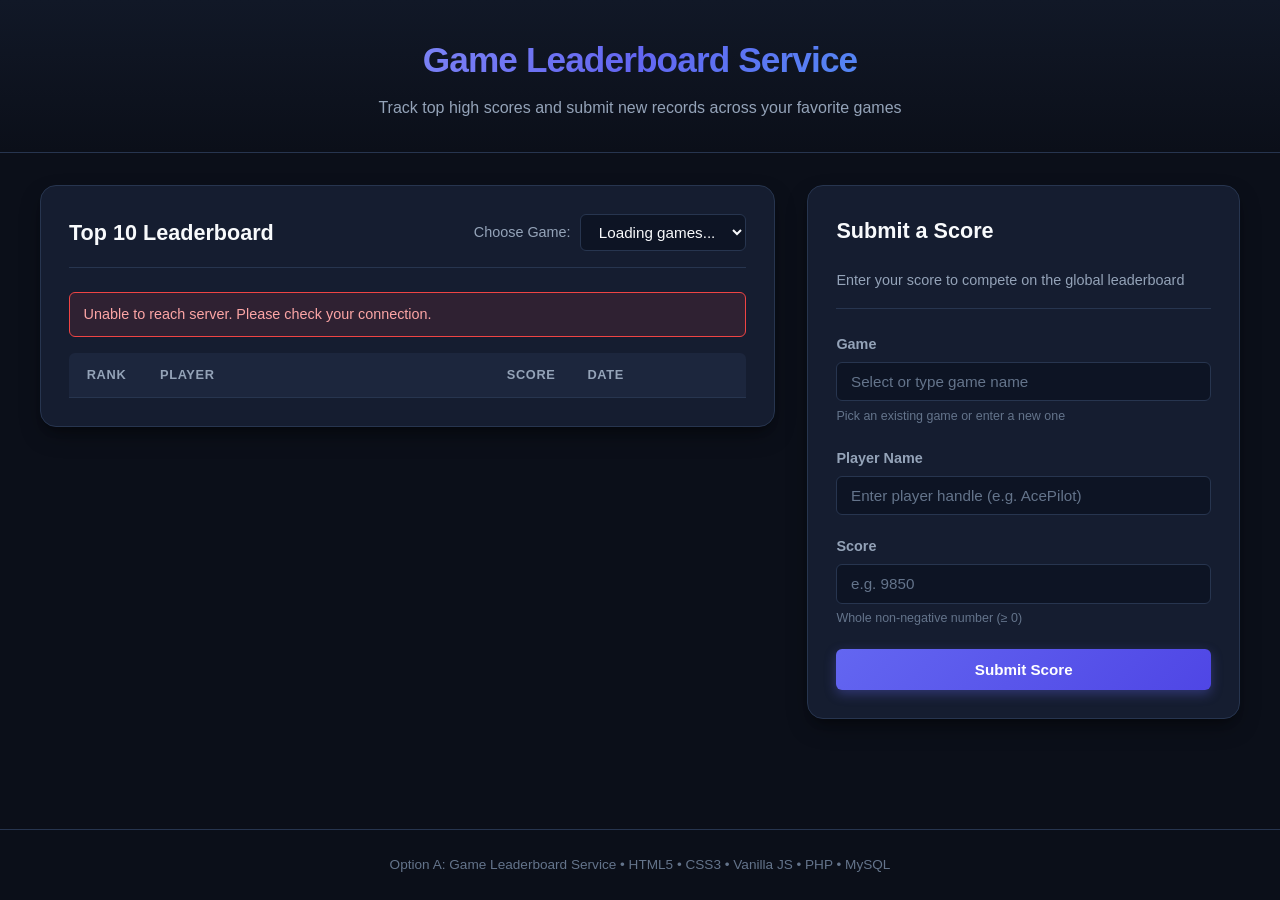
==== index.html @ a2f8d7f5 "v1" ====
<!DOCTYPE html>
<html lang="en">
<head>
    <meta charset="UTF-8">
    <meta name="viewport" content="width=device-width, initial-scale=1.0">
    <title>Game Leaderboard Service</title>
    <link rel="stylesheet" href="css/style.css">
    <script src="js/app.js" defer></script>
</head>
<body>
    <header class="app-header">
        <div class="header-container">
            <h1 class="app-title">Game Leaderboard Service</h1>
            <p class="app-subtitle">Track top high scores and submit new records across your favorite games</p>
        </div>
    </header>

    <main class="app-main">
        <div class="app-container">
            <!-- Leaderboard Card -->
            <section class="card leaderboard-card" aria-labelledby="leaderboardHeading">
                <div class="card-header">
                    <h2 id="leaderboardHeading" class="card-title">Top 10 Leaderboard</h2>
                    <div class="selector-group">
                        <label for="gameSelector" class="selector-label">Choose Game:</label>
                        <select id="gameSelector" class="game-select" aria-label="Select Game to view scores">
                            <option value="" disabled selected>Loading games...</option>
                        </select>
                    </div>
                </div>

                <div id="leaderboardStatus" class="status-message" aria-live="polite"></div>

                <div class="table-responsive">
                    <table id="leaderboardTable" class="leaderboard-table">
                        <thead>
                            <tr>
                                <th scope="col" class="th-rank">Rank</th>
                                <th scope="col" class="th-player">Player</th>
                                <th scope="col" class="th-score">Score</th>
                                <th scope="col" class="th-date">Date</th>
                            </tr>
                        </thead>
                        <tbody id="leaderboardBody">
                            <!-- Populated dynamically by JavaScript using textContent -->
                        </tbody>
                    </table>
                </div>

                <div id="emptyState" class="empty-state hidden">
                    <p>No scores recorded for this game yet. Be the first to submit!</p>
                </div>
            </section>

            <!-- Submit Score Card -->
            <section class="card form-card" aria-labelledby="formHeading">
                <div class="card-header">
                    <h2 id="formHeading" class="card-title">Submit a Score</h2>
                    <p class="card-desc">Enter your score to compete on the global leaderboard</p>
                </div>

                <div id="formFeedback" class="form-feedback hidden" role="alert" aria-live="polite"></div>

                <form id="scoreForm" class="score-form" novalidate>
                    <div class="form-group">
                        <label for="formGameInput" class="form-label">Game</label>
                        <input 
                            type="text" 
                            id="formGameInput" 
                            name="game" 
                            class="form-input" 
                            list="gamesDatalist" 
                            placeholder="Select or type game name" 
                            maxlength="100" 
                            autocomplete="off" 
                            required
                        >
                        <datalist id="gamesDatalist"></datalist>
                        <small class="form-hint">Pick an existing game or enter a new one</small>
                    </div>

                    <div class="form-group">
                        <label for="playerNameInput" class="form-label">Player Name</label>
                        <input 
                            type="text" 
                            id="playerNameInput" 
                            name="player_name" 
                            class="form-input" 
                            placeholder="Enter player handle (e.g. AcePilot)" 
                            maxlength="100" 
                            autocomplete="off" 
                            required
                        >
                    </div>

                    <div class="form-group">
                        <label for="scoreInput" class="form-label">Score</label>
                        <input 
                            type="number" 
                            id="scoreInput" 
                            name="score" 
                            class="form-input" 
                            min="0" 
                            step="1" 
                            placeholder="e.g. 9850" 
                            required
                        >
                        <small class="form-hint">Whole non-negative number (&ge; 0)</small>
                    </div>

                    <button type="submit" id="submitBtn" class="btn btn-primary">
                        <span class="btn-text">Submit Score</span>
                    </button>
                </form>
            </section>
        </div>
    </main>

    <footer class="app-footer">
        <p>Option A: Game Leaderboard Service &bull; HTML5 &bull; CSS3 &bull; Vanilla JS &bull; PHP &bull; MySQL</p>
    </footer>
</body>
</html>
---- css/style.css ----
/**
 * Game Leaderboard Service - Modern Responsive Stylesheet
 */

:root {
    --bg-main: #0b0f19;
    --bg-card: #151d30;
    --bg-card-header: #1c263d;
    --bg-input: #0d1424;
    --border-color: #27354f;
    --border-focus: #6366f1;
    
    --text-primary: #f8fafc;
    --text-secondary: #94a3b8;
    --text-muted: #64748b;
    
    --primary: #6366f1;
    --primary-hover: #4f46e5;
    --primary-glow: rgba(99, 102, 241, 0.35);

    --rank-gold: #f59e0b;
    --rank-gold-bg: rgba(245, 158, 11, 0.12);
    --rank-silver: #cbd5e1;
    --rank-silver-bg: rgba(203, 213, 225, 0.12);
    --rank-bronze: #d97706;
    --rank-bronze-bg: rgba(217, 119, 6, 0.12);

    --state-success-bg: rgba(34, 197, 94, 0.12);
    --state-success-border: #22c55e;
    --state-success-text: #86efac;

    --state-error-bg: rgba(239, 68, 68, 0.12);
    --state-error-border: #ef4444;
    --state-error-text: #fca5a5;

    --state-loading-text: #93c5fd;

    --radius-sm: 6px;
    --radius-md: 10px;
    --radius-lg: 16px;
    --shadow-card: 0 10px 25px -5px rgba(0, 0, 0, 0.4), 0 8px 10px -6px rgba(0, 0, 0, 0.3);
    --transition: all 0.2s ease-in-out;
}

*, *::before, *::after {
    box-sizing: border-box;
    margin: 0;
    padding: 0;
}

body {
    font-family: -apple-system, BlinkMacSystemFont, "Segoe UI", Roboto, Oxygen, Ubuntu, Cantarell, "Helvetica Neue", sans-serif;
    background-color: var(--bg-main);
    color: var(--text-primary);
    line-height: 1.6;
    min-height: 100vh;
    display: flex;
    flex-direction: column;
}

/* Header */
.app-header {
    background: linear-gradient(180deg, #111827 0%, var(--bg-main) 100%);
    border-bottom: 1px solid var(--border-color);
    padding: 2rem 1.5rem;
    text-align: center;
}

.header-container {
    max-width: 1200px;
    margin: 0 auto;
}

.app-title {
    font-size: 2.2rem;
    font-weight: 800;
    letter-spacing: -0.025em;
    background: linear-gradient(135deg, #a5b4fc 0%, #6366f1 50%, #38bdf8 100%);
    -webkit-background-clip: text;
    -webkit-text-fill-color: transparent;
    margin-bottom: 0.4rem;
}

.app-subtitle {
    color: var(--text-secondary);
    font-size: 1rem;
    max-width: 600px;
    margin: 0 auto;
}

/* Main Layout */
.app-main {
    flex: 1;
    padding: 2rem 1.5rem;
    display: flex;
    justify-content: center;
}

.app-container {
    max-width: 1200px;
    width: 100%;
    display: grid;
    grid-template-columns: 1.7fr 1fr;
    gap: 2rem;
    align-items: start;
}

/* Cards */
.card {
    background-color: var(--bg-card);
    border: 1px solid var(--border-color);
    border-radius: var(--radius-lg);
    box-shadow: var(--shadow-card);
    padding: 1.75rem;
    overflow: hidden;
}

.card-header {
    display: flex;
    justify-content: space-between;
    align-items: center;
    flex-wrap: wrap;
    gap: 1rem;
    margin-bottom: 1.5rem;
    padding-bottom: 1rem;
    border-bottom: 1px solid var(--border-color);
}

.card-title {
    font-size: 1.35rem;
    font-weight: 700;
    color: var(--text-primary);
}

.card-desc {
    color: var(--text-secondary);
    font-size: 0.9rem;
    margin-top: 0.25rem;
    width: 100%;
}

/* Game Selector */
.selector-group {
    display: flex;
    align-items: center;
    gap: 0.6rem;
}

.selector-label {
    font-size: 0.9rem;
    color: var(--text-secondary);
    font-weight: 500;
}

.game-select {
    background-color: var(--bg-input);
    color: var(--text-primary);
    border: 1px solid var(--border-color);
    border-radius: var(--radius-sm);
    padding: 0.5rem 0.85rem;
    font-size: 0.95rem;
    outline: none;
    cursor: pointer;
    transition: var(--transition);
}

.game-select:focus {
    border-color: var(--border-focus);
    box-shadow: 0 0 0 2px var(--primary-glow);
}

/* Status Messages */
.status-message {
    padding: 0.6rem 0.85rem;
    border-radius: var(--radius-sm);
    font-size: 0.9rem;
    margin-bottom: 1rem;
    display: none;
}

.status-message.loading {
    display: flex;
    align-items: center;
    gap: 0.5rem;
    color: var(--state-loading-text);
    background-color: rgba(59, 130, 246, 0.1);
    border: 1px solid rgba(59, 130, 246, 0.3);
}

.status-message.loading::before {
    content: "";
    display: inline-block;
    width: 14px;
    height: 14px;
    border: 2px solid var(--state-loading-text);
    border-top-color: transparent;
    border-radius: 50%;
    animation: spin 0.8s linear infinite;
}

@keyframes spin {
    to { transform: rotate(360deg); }
}

.status-message.error {
    display: block;
    color: var(--state-error-text);
    background-color: var(--state-error-bg);
    border: 1px solid var(--state-error-border);
}

/* Table Responsive */
.table-responsive {
    width: 100%;
    overflow-x: auto;
    -webkit-overflow-scrolling: touch;
}

.leaderboard-table {
    width: 100%;
    border-collapse: separate;
    border-spacing: 0;
    font-size: 0.95rem;
    text-align: left;
}

.leaderboard-table th {
    background-color: var(--bg-card-header);
    color: var(--text-secondary);
    font-weight: 600;
    font-size: 0.8rem;
    text-transform: uppercase;
    letter-spacing: 0.05em;
    padding: 0.75rem 1rem;
    border-bottom: 1px solid var(--border-color);
}

.leaderboard-table th:first-child {
    border-top-left-radius: var(--radius-sm);
}

.leaderboard-table th:last-child {
    border-top-right-radius: var(--radius-sm);
}

.leaderboard-table td {
    padding: 0.85rem 1rem;
    border-bottom: 1px solid rgba(39, 53, 79, 0.5);
    color: var(--text-primary);
}

.leaderboard-table tbody tr {
    transition: background-color 0.15s ease;
}

.leaderboard-table tbody tr:hover {
    background-color: rgba(99, 102, 241, 0.05);
}

.leaderboard-table tbody tr:last-child td {
    border-bottom: none;
}

/* Table Columns */
.th-rank, .td-rank {
    width: 75px;
    text-align: center;
}

.th-score, .td-score {
    text-align: right;
    font-variant-numeric: tabular-nums;
    font-weight: 700;
}

.td-player {
    font-weight: 500;
    word-break: break-word;
}

.td-date {
    color: var(--text-muted);
    font-size: 0.85rem;
    white-space: nowrap;
}

/* Rank Badges */
.rank-badge {
    display: inline-flex;
    align-items: center;
    justify-content: center;
    width: 32px;
    height: 32px;
    border-radius: 50%;
    font-weight: 800;
    font-size: 0.85rem;
}

.rank-1 .rank-badge {
    color: var(--rank-gold);
    background-color: var(--rank-gold-bg);
    border: 1px solid var(--rank-gold);
}

.rank-2 .rank-badge {
    color: var(--rank-silver);
    background-color: var(--rank-silver-bg);
    border: 1px solid var(--rank-silver);
}

.rank-3 .rank-badge {
    color: var(--rank-bronze);
    background-color: var(--rank-bronze-bg);
    border: 1px solid var(--rank-bronze);
}

.rank-default {
    color: var(--text-muted);
    font-weight: 600;
}

/* Empty State */
.empty-state {
    padding: 2.5rem 1rem;
    text-align: center;
    color: var(--text-secondary);
    background-color: rgba(13, 20, 36, 0.5);
    border-radius: var(--radius-sm);
    margin-top: 1rem;
}

/* Form Styles */
.score-form {
    display: flex;
    flex-direction: column;
    gap: 1.25rem;
}

.form-group {
    display: flex;
    flex-direction: column;
    gap: 0.35rem;
}

.form-label {
    font-size: 0.9rem;
    font-weight: 600;
    color: var(--text-secondary);
}

.form-input {
    background-color: var(--bg-input);
    color: var(--text-primary);
    border: 1px solid var(--border-color);
    border-radius: var(--radius-sm);
    padding: 0.65rem 0.85rem;
    font-size: 0.95rem;
    outline: none;
    transition: var(--transition);
}

.form-input:focus {
    border-color: var(--border-focus);
    box-shadow: 0 0 0 2px var(--primary-glow);
}

.form-input::placeholder {
    color: var(--text-muted);
}

.form-hint {
    color: var(--text-muted);
    font-size: 0.78rem;
}

/* Feedback Messages */
.form-feedback {
    padding: 0.75rem 1rem;
    border-radius: var(--radius-sm);
    font-size: 0.9rem;
    margin-bottom: 1rem;
    line-height: 1.4;
    word-break: break-word;
}

.form-feedback.success {
    display: block;
    background-color: var(--state-success-bg);
    border: 1px solid var(--state-success-border);
    color: var(--state-success-text);
}

.form-feedback.error {
    display: block;
    background-color: var(--state-error-bg);
    border: 1px solid var(--state-error-border);
    color: var(--state-error-text);
}

.hidden {
    display: none !important;
}

/* Buttons */
.btn {
    display: inline-flex;
    align-items: center;
    justify-content: center;
    padding: 0.75rem 1.25rem;
    font-size: 0.95rem;
    font-weight: 600;
    border-radius: var(--radius-sm);
    border: none;
    cursor: pointer;
    transition: var(--transition);
}

.btn-primary {
    background: linear-gradient(135deg, var(--primary) 0%, var(--primary-hover) 100%);
    color: #ffffff;
    box-shadow: 0 4px 12px var(--primary-glow);
}

.btn-primary:hover:not(:disabled) {
    transform: translateY(-1px);
    box-shadow: 0 6px 16px var(--primary-glow);
}

.btn-primary:active:not(:disabled) {
    transform: translateY(0);
}

.btn:disabled {
    opacity: 0.6;
    cursor: not-allowed;
    transform: none;
}

/* Footer */
.app-footer {
    border-top: 1px solid var(--border-color);
    padding: 1.5rem;
    text-align: center;
    color: var(--text-muted);
    font-size: 0.85rem;
    margin-top: auto;
}

/* Responsive Breakpoints */
@media (max-width: 900px) {
    .app-container {
        grid-template-columns: 1fr;
    }

    .form-card {
        order: 2;
    }

    .leaderboard-card {
        order: 1;
    }
}

@media (max-width: 600px) {
    .app-header {
        padding: 1.5rem 1rem;
    }

    .app-title {
        font-size: 1.7rem;
    }

    .app-main {
        padding: 1rem 0.75rem;
    }

    .card {
        padding: 1.25rem 1rem;
        border-radius: var(--radius-md);
    }

    .card-header {
        flex-direction: column;
        align-items: stretch;
    }

    .selector-group {
        flex-direction: column;
        align-items: stretch;
    }

    .game-select {
        width: 100%;
    }

    .leaderboard-table th,
    .leaderboard-table td {
        padding: 0.6rem 0.5rem;
        font-size: 0.85rem;
    }

    .th-rank, .td-rank {
        width: 48px;
    }

    .rank-badge {
        width: 26px;
        height: 26px;
        font-size: 0.75rem;
    }

    .td-date {
        font-size: 0.75rem;
    }
}
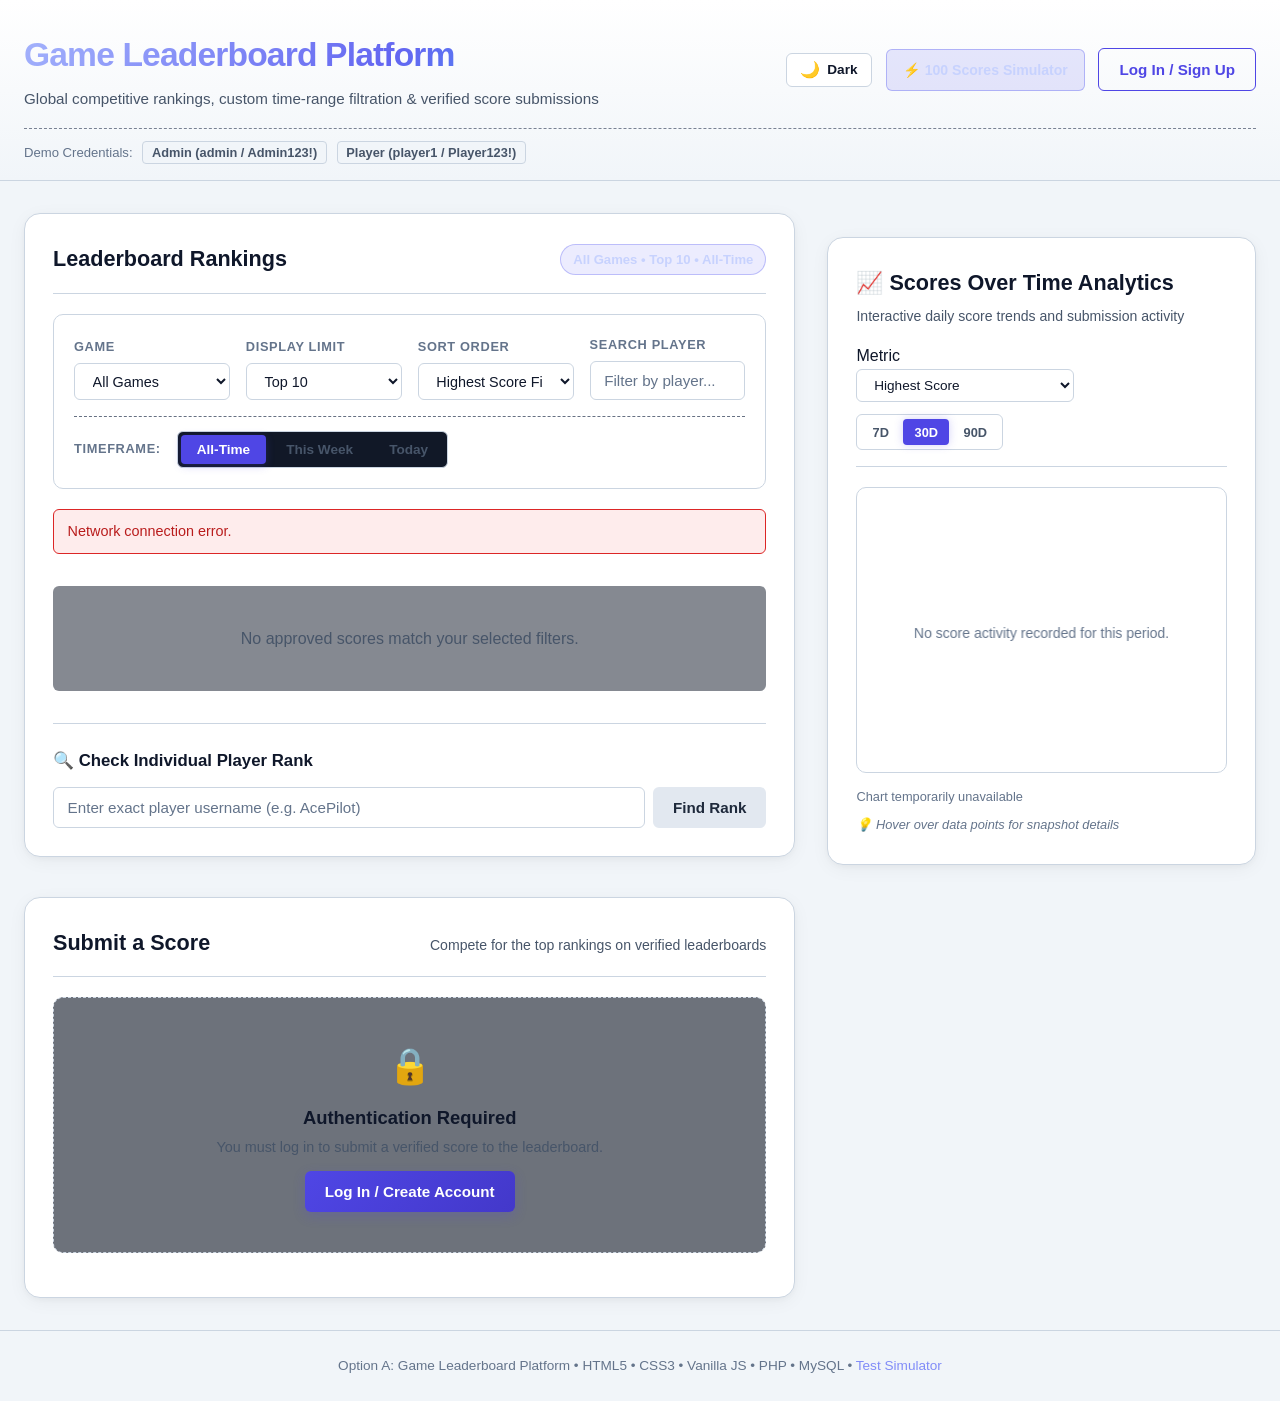
==== commit 8ebdc3a9: "add complete REST API backend, admin moderation, and canvas chart visualization" ====
--- a/index.html
+++ b/index.html
@@ -3,29 +3,156 @@
 <head>
     <meta charset="UTF-8">
     <meta name="viewport" content="width=device-width, initial-scale=1.0">
-    <title>Game Leaderboard Service</title>
+    <title>Game Leaderboard Platform</title>
     <link rel="stylesheet" href="css/style.css">
     <script src="js/app.js" defer></script>
+    <script src="js/chart.js" defer></script>
 </head>
 <body>
+    <!-- Top Navigation & Auth Bar -->
     <header class="app-header">
         <div class="header-container">
-            <h1 class="app-title">Game Leaderboard Service</h1>
-            <p class="app-subtitle">Track top high scores and submit new records across your favorite games</p>
+            <div class="header-content">
+                <h1 class="app-title">Game Leaderboard Platform</h1>
+                <p class="app-subtitle">Global competitive rankings, custom time-range filtration &amp; verified score submissions</p>
+            </div>
+
+            <div class="header-actions">
+                <button type="button" id="themeToggle" class="theme-toggle-btn" aria-label="Toggle Dark / Light Mode" title="Toggle Theme">
+                    <span id="themeToggleIcon" class="theme-toggle-icon">🌙</span>
+                    <span id="themeToggleText" class="theme-toggle-text">Dark</span>
+                </button>
+                <a href="test-simulator.html" class="nav-btn">⚡ 100 Scores Simulator</a>
+
+                <!-- Auth Widget: Populated dynamically by app.js -->
+                <div id="authWidget" class="auth-widget">
+                    <div id="authLoggedOut" class="auth-buttons">
+                        <button type="button" id="btnOpenAuth" class="btn btn-outline-primary">Log In / Sign Up</button>
+                    </div>
+
+                    <div id="authLoggedIn" class="user-session hidden">
+                        <div class="user-profile">
+                            <span class="user-icon">👤</span>
+                            <span id="sessionUsername" class="user-name">User</span>
+                            <span id="sessionRoleBadge" class="badge-role">Player</span>
+                        </div>
+                        <button type="button" id="btnLogout" class="btn btn-sm btn-secondary">Log Out</button>
+                    </div>
+                </div>
+            </div>
+        </div>
+
+        <!-- Quick Evaluation Credentials Hint -->
+        <div class="demo-credentials-banner">
+            <span>Demo Credentials:</span>
+            <button type="button" class="demo-chip" data-user="admin" data-pass="Admin123!">Admin (admin / Admin123!)</button>
+            <button type="button" class="demo-chip" data-user="player1" data-pass="Player123!">Player (player1 / Player123!)</button>
         </div>
     </header>
 
+    <!-- Main Content Area -->
     <main class="app-main">
         <div class="app-container">
-            <!-- Leaderboard Card -->
+
+            <!-- Admin Moderation Queue (Rendered only when logged in as Admin) -->
+            <section id="adminDashboard" class="card admin-card hidden" aria-labelledby="adminHeading">
+                <div class="card-header">
+                    <div>
+                        <h2 id="adminHeading" class="card-title">🛡️ Admin Verification Queue</h2>
+                        <p class="card-desc">Review and approve submitted scores before they appear on the public leaderboard</p>
+                    </div>
+                    <div class="admin-header-actions">
+                        <button type="button" id="btnApproveAll" class="btn btn-sm btn-success">Approve All Pending</button>
+                    </div>
+                </div>
+
+                <div class="admin-tabs-bar">
+                    <div class="status-tabs" role="tablist">
+                        <button type="button" class="admin-tab active" data-status="pending">Pending (<span id="adminCountPending">0</span>)</button>
+                        <button type="button" class="admin-tab" data-status="approved">Approved (<span id="adminCountApproved">0</span>)</button>
+                        <button type="button" class="admin-tab" data-status="rejected">Rejected (<span id="adminCountRejected">0</span>)</button>
+                    </div>
+                </div>
+
+                <div id="adminQueueStatus" class="status-message" aria-live="polite"></div>
+
+                <div class="table-responsive">
+                    <table class="leaderboard-table admin-table">
+                        <thead>
+                            <tr>
+                                <th scope="col" style="width: 50px;">ID</th>
+                                <th scope="col">Game</th>
+                                <th scope="col">Player</th>
+                                <th scope="col" style="text-align: right;">Score</th>
+                                <th scope="col">Submitted</th>
+                                <th scope="col" style="text-align: center; width: 160px;">Verification Action</th>
+                            </tr>
+                        </thead>
+                        <tbody id="adminQueueBody">
+                            <!-- Populated dynamically via textContent -->
+                        </tbody>
+                    </table>
+                </div>
+            </section>
+
+            <!-- Leaderboard Card with Comprehensive Filtration -->
             <section class="card leaderboard-card" aria-labelledby="leaderboardHeading">
                 <div class="card-header">
-                    <h2 id="leaderboardHeading" class="card-title">Top 10 Leaderboard</h2>
-                    <div class="selector-group">
-                        <label for="gameSelector" class="selector-label">Choose Game:</label>
-                        <select id="gameSelector" class="game-select" aria-label="Select Game to view scores">
-                            <option value="" disabled selected>Loading games...</option>
-                        </select>
+                    <h2 id="leaderboardHeading" class="card-title">Leaderboard Rankings</h2>
+                    <span id="activeFilterBadge" class="filter-summary-badge">All Games &bull; Top 10 &bull; All-Time</span>
+                </div>
+
+                <!-- Comprehensive Filtration Bar -->
+                <div class="filtration-section">
+                    <div class="filter-row">
+                        <!-- Game Filter -->
+                        <div class="filter-field">
+                            <label for="gameSelector" class="filter-label">Game</label>
+                            <select id="gameSelector" class="game-select">
+                                <option value="all">All Games</option>
+                            </select>
+                        </div>
+
+                        <!-- Limit Filter -->
+                        <div class="filter-field">
+                            <label for="limitSelector" class="filter-label">Display Limit</label>
+                            <select id="limitSelector" class="game-select">
+                                <option value="10" selected>Top 10</option>
+                                <option value="15">Top 15</option>
+                                <option value="25">Top 25</option>
+                                <option value="50">Top 50</option>
+                                <option value="all">All Scores</option>
+                            </select>
+                        </div>
+
+                        <!-- Sort Order -->
+                        <div class="filter-field">
+                            <label for="sortSelector" class="filter-label">Sort Order</label>
+                            <select id="sortSelector" class="game-select">
+                                <option value="score_desc" selected>Highest Score First</option>
+                                <option value="score_asc">Lowest Score First</option>
+                                <option value="newest">Newest Approved First</option>
+                            </select>
+                        </div>
+
+                        <!-- Player Search -->
+                        <div class="filter-field filter-search">
+                            <label for="searchInput" class="filter-label">Search Player</label>
+                            <div class="search-input-wrapper">
+                                <input type="text" id="searchInput" class="form-input" placeholder="Filter by player..." maxlength="100" autocomplete="off">
+                                <button type="button" id="btnClearSearch" class="btn-clear-search hidden" title="Clear search">&times;</button>
+                            </div>
+                        </div>
+                    </div>
+
+                    <!-- Time-Range Segmented Tabs -->
+                    <div class="filter-row filter-row-periods">
+                        <span class="filter-label">Timeframe:</span>
+                        <div class="period-filter" role="tablist" aria-label="Time period filter">
+                            <button type="button" class="period-btn active" data-period="all" role="tab" aria-selected="true">All-Time</button>
+                            <button type="button" class="period-btn" data-period="week" role="tab" aria-selected="false">This Week</button>
+                            <button type="button" class="period-btn" data-period="today" role="tab" aria-selected="false">Today</button>
+                        </div>
                     </div>
                 </div>
 
@@ -36,6 +163,7 @@
                         <thead>
                             <tr>
                                 <th scope="col" class="th-rank">Rank</th>
+                                <th scope="col" id="thGameCol" class="th-game">Game</th>
                                 <th scope="col" class="th-player">Player</th>
                                 <th scope="col" class="th-score">Score</th>
                                 <th scope="col" class="th-date">Date</th>
@@ -48,20 +176,90 @@
                 </div>
 
                 <div id="emptyState" class="empty-state hidden">
-                    <p>No scores recorded for this game yet. Be the first to submit!</p>
+                    <p id="emptyStateText">No approved scores match your selected filters.</p>
+                </div>
+
+                <!-- Player Rank Lookup Tool -->
+                <div class="rank-lookup-card">
+                    <h3 class="rank-lookup-title">🔍 Check Individual Player Rank</h3>
+                    <form id="rankForm" class="rank-form" novalidate>
+                        <div class="rank-input-group">
+                            <input 
+                                type="text" 
+                                id="rankPlayerInput" 
+                                class="form-input" 
+                                placeholder="Enter exact player username (e.g. AcePilot)" 
+                                maxlength="100" 
+                                autocomplete="off" 
+                                required
+                            >
+                            <button type="submit" id="rankBtn" class="btn btn-secondary">
+                                <span class="rank-btn-text">Find Rank</span>
+                            </button>
+                        </div>
+                    </form>
+                    <div id="rankResult" class="rank-result hidden" aria-live="polite"></div>
                 </div>
             </section>
 
-            <!-- Submit Score Card -->
+            <!-- Score Analytics & Trends Chart Section -->
+            <section id="analyticsSection" class="card chart-card" aria-labelledby="chartHeading">
+                <div class="card-header chart-card-header">
+                    <div>
+                        <h2 id="chartHeading" class="card-title">📈 Scores Over Time Analytics</h2>
+                        <p class="card-desc">Interactive daily score trends and submission activity</p>
+                    </div>
+                    <div class="chart-controls">
+                        <!-- Metric Selector -->
+                        <div class="chart-control-field">
+                            <label for="chartMetricSelect" class="sr-only">Metric</label>
+                            <select id="chartMetricSelect" class="form-input chart-select">
+                                <option value="highest_score" selected>Highest Score</option>
+                                <option value="average_score">Average Score</option>
+                                <option value="total_submissions">Total Submissions</option>
+                            </select>
+                        </div>
+                        <!-- Timeframe Selector -->
+                        <div class="chart-timeframe-group" role="group" aria-label="Chart timeframe">
+                            <button type="button" class="chart-days-btn" data-days="7">7D</button>
+                            <button type="button" class="chart-days-btn active" data-days="30">30D</button>
+                            <button type="button" class="chart-days-btn" data-days="90">90D</button>
+                        </div>
+                    </div>
+                </div>
+                <div class="chart-canvas-container">
+                    <canvas id="scoreChart" width="800" height="260"></canvas>
+                </div>
+                <div class="chart-footer">
+                    <span id="chartStatus" class="chart-status-text">Loading chart analytics...</span>
+                    <span class="chart-legend-indicator">💡 Hover over data points for snapshot details</span>
+                </div>
+            </section>
+
+            <!-- Submit Score Section -->
             <section class="card form-card" aria-labelledby="formHeading">
                 <div class="card-header">
                     <h2 id="formHeading" class="card-title">Submit a Score</h2>
-                    <p class="card-desc">Enter your score to compete on the global leaderboard</p>
+                    <p class="card-desc">Compete for the top rankings on verified leaderboards</p>
                 </div>
 
                 <div id="formFeedback" class="form-feedback hidden" role="alert" aria-live="polite"></div>
 
+                <!-- Unauthenticated Notice -->
+                <div id="authRequiredBox" class="auth-required-box hidden">
+                    <div class="lock-icon">🔒</div>
+                    <h3>Authentication Required</h3>
+                    <p>You must log in to submit a verified score to the leaderboard.</p>
+                    <button type="button" id="btnPromptAuth" class="btn btn-primary" style="margin-top: 0.75rem;">Log In / Create Account</button>
+                </div>
+
+                <!-- Authenticated Score Form -->
                 <form id="scoreForm" class="score-form" novalidate>
+                    <div class="user-submit-badge">
+                        <span>Submitting as:</span>
+                        <strong id="submitUserLabel">Guest</strong>
+                    </div>
+
                     <div class="form-group">
                         <label for="formGameInput" class="form-label">Game</label>
                         <input 
@@ -76,20 +274,20 @@
                             required
                         >
                         <datalist id="gamesDatalist"></datalist>
-                        <small class="form-hint">Pick an existing game or enter a new one</small>
-                    </div>
-
-                    <div class="form-group">
-                        <label for="playerNameInput" class="form-label">Player Name</label>
+                        <small class="form-hint">Pick an existing game or enter a new title</small>
+                    </div>
+
+                    <!-- Admin Only custom player name override -->
+                    <div id="adminPlayerNameGroup" class="form-group hidden">
+                        <label for="playerNameOverrideInput" class="form-label">Custom Player Name (Admin Override)</label>
                         <input 
                             type="text" 
-                            id="playerNameInput" 
+                            id="playerNameOverrideInput" 
                             name="player_name" 
                             class="form-input" 
-                            placeholder="Enter player handle (e.g. AcePilot)" 
+                            placeholder="Leave blank to use admin username" 
                             maxlength="100" 
-                            autocomplete="off" 
-                            required
+                            autocomplete="off"
                         >
                     </div>
 
@@ -101,24 +299,69 @@
                             name="score" 
                             class="form-input" 
                             min="0" 
+                            max="2147483647" 
                             step="1" 
                             placeholder="e.g. 9850" 
                             required
                         >
-                        <small class="form-hint">Whole non-negative number (&ge; 0)</small>
+                        <small class="form-hint">Whole number between 0 and 2,147,483,647</small>
                     </div>
 
                     <button type="submit" id="submitBtn" class="btn btn-primary">
-                        <span class="btn-text">Submit Score</span>
+                        <span class="btn-text">Submit Score for Verification</span>
                     </button>
                 </form>
             </section>
         </div>
     </main>
 
+    <!-- Authentication Modal -->
+    <div id="authModal" class="modal-overlay hidden" role="dialog" aria-modal="true" aria-labelledby="authModalTitle">
+        <div class="modal-card">
+            <button type="button" id="btnCloseAuthModal" class="modal-close-btn" aria-label="Close dialog">&times;</button>
+
+            <div class="modal-tabs">
+                <button type="button" id="tabLogin" class="modal-tab active">Log In</button>
+                <button type="button" id="tabRegister" class="modal-tab">Create Account</button>
+            </div>
+
+            <div id="authModalFeedback" class="form-feedback hidden" role="alert"></div>
+
+            <!-- Login Form -->
+            <form id="loginForm" class="auth-form" novalidate>
+                <h3 id="authModalTitle" class="sr-only">User Login</h3>
+                <div class="form-group">
+                    <label for="loginUsername" class="form-label">Username</label>
+                    <input type="text" id="loginUsername" class="form-input" placeholder="Enter username" autocomplete="username" required>
+                </div>
+                <div class="form-group">
+                    <label for="loginPassword" class="form-label">Password</label>
+                    <input type="password" id="loginPassword" class="form-input" placeholder="Enter password" autocomplete="current-password" required>
+                </div>
+                <button type="submit" id="btnLoginSubmit" class="btn btn-primary" style="width: 100%;">
+                    <span>Log In</span>
+                </button>
+            </form>
+
+            <!-- Register Form -->
+            <form id="registerForm" class="auth-form hidden" novalidate>
+                <div class="form-group">
+                    <label for="registerUsername" class="form-label">Username (3–50 chars, alphanumeric)</label>
+                    <input type="text" id="registerUsername" class="form-input" placeholder="Choose a username" autocomplete="username" required>
+                </div>
+                <div class="form-group">
+                    <label for="registerPassword" class="form-label">Password (Min. 6 chars)</label>
+                    <input type="password" id="registerPassword" class="form-input" placeholder="Create a password" autocomplete="new-password" required>
+                </div>
+                <button type="submit" id="btnRegisterSubmit" class="btn btn-primary" style="width: 100%;">
+                    <span>Create Player Account</span>
+                </button>
+            </form>
+        </div>
+    </div>
+
     <footer class="app-footer">
-        <p>Option A: Game Leaderboard Service &bull; HTML5 &bull; CSS3 &bull; Vanilla JS &bull; PHP &bull; MySQL</p>
+        <p>Option A: Game Leaderboard Platform &bull; HTML5 &bull; CSS3 &bull; Vanilla JS &bull; PHP &bull; MySQL &bull; <a href="test-simulator.html" class="footer-link">Test Simulator</a></p>
     </footer>
 </body>
 </html>
-
--- a/css/style.css
+++ b/css/style.css
@@ -2,9 +2,11 @@
  * Game Leaderboard Service - Modern Responsive Stylesheet
  */
 
-:root {
+:root, [data-theme="dark"] {
     --bg-main: #0b0f19;
+    --bg-primary: #0b0f19;
     --bg-card: #151d30;
+    --bg-surface: #151d30;
     --bg-card-header: #1c263d;
     --bg-input: #0d1424;
     --border-color: #27354f;
@@ -17,6 +19,7 @@
     --primary: #6366f1;
     --primary-hover: #4f46e5;
     --primary-glow: rgba(99, 102, 241, 0.35);
+    --accent-color: #6366f1;
 
     --rank-gold: #f59e0b;
     --rank-gold-bg: rgba(245, 158, 11, 0.12);
@@ -39,7 +42,111 @@
     --radius-md: 10px;
     --radius-lg: 16px;
     --shadow-card: 0 10px 25px -5px rgba(0, 0, 0, 0.4), 0 8px 10px -6px rgba(0, 0, 0, 0.3);
+    --card-shadow: var(--shadow-card);
     --transition: all 0.2s ease-in-out;
+}
+
+[data-theme="light"] {
+    --bg-main: #f1f5f9;
+    --bg-primary: #f1f5f9;
+    --bg-card: #ffffff;
+    --bg-surface: #ffffff;
+    --bg-card-header: #f8fafc;
+    --bg-input: #ffffff;
+    --border-color: #cbd5e1;
+    --border-focus: #4f46e5;
+    
+    --text-primary: #0f172a;
+    --text-secondary: #475569;
+    --text-muted: #64748b;
+    
+    --primary: #4f46e5;
+    --primary-hover: #4338ca;
+    --primary-glow: rgba(79, 70, 229, 0.25);
+    --accent-color: #4f46e5;
+
+    --rank-gold: #b45309;
+    --rank-gold-bg: rgba(245, 158, 11, 0.15);
+    --rank-silver: #475569;
+    --rank-silver-bg: rgba(148, 163, 184, 0.18);
+    --rank-bronze: #9a3412;
+    --rank-bronze-bg: rgba(217, 119, 6, 0.15);
+
+    --state-success-bg: rgba(34, 197, 94, 0.12);
+    --state-success-border: #16a34a;
+    --state-success-text: #15803d;
+
+    --state-error-bg: rgba(239, 68, 68, 0.10);
+    --state-error-border: #dc2626;
+    --state-error-text: #b91c1c;
+
+    --state-loading-text: #2563eb;
+
+    --shadow-card: 0 4px 20px -2px rgba(0, 0, 0, 0.06), 0 2px 6px -1px rgba(0, 0, 0, 0.04);
+    --card-shadow: var(--shadow-card);
+}
+
+[data-theme="light"] .app-header {
+    background: linear-gradient(180deg, #ffffff 0%, var(--bg-main) 100%);
+    border-bottom: 1px solid var(--border-color);
+}
+
+[data-theme="light"] .leaderboard-table th {
+    background-color: var(--bg-card-header);
+    color: var(--text-secondary);
+}
+
+[data-theme="light"] .leaderboard-table tbody tr:hover {
+    background-color: #f8fafc;
+}
+
+[data-theme="light"] .modal-content {
+    background-color: #ffffff;
+    box-shadow: 0 20px 25px -5px rgba(0, 0, 0, 0.1), 0 10px 10px -5px rgba(0, 0, 0, 0.04);
+}
+
+[data-theme="light"] .admin-card {
+    background: #ffffff;
+    border-color: #cbd5e1;
+}
+
+[data-theme="light"] .admin-scores-table th {
+    background: var(--bg-card-header);
+}
+
+[data-theme="light"] .admin-scores-table tr:hover {
+    background: #f8fafc;
+}
+
+[data-theme="light"] .demo-chip {
+    background: #f1f5f9;
+    border-color: #cbd5e1;
+    color: #475569;
+}
+
+[data-theme="light"] .demo-chip:hover {
+    background: #e2e8f0;
+    color: var(--primary);
+}
+
+[data-theme="light"] .btn-secondary {
+    background: #e2e8f0;
+    color: #1e293b;
+    border-color: #cbd5e1;
+}
+
+[data-theme="light"] .btn-secondary:hover {
+    background: #cbd5e1;
+}
+
+[data-theme="light"] .btn-outline-primary {
+    background: transparent;
+    color: var(--primary);
+    border-color: var(--primary);
+}
+
+[data-theme="light"] .btn-outline-primary:hover {
+    background: rgba(79, 70, 229, 0.08);
 }
 
 *, *::before, *::after {
@@ -62,30 +169,147 @@
 .app-header {
     background: linear-gradient(180deg, #111827 0%, var(--bg-main) 100%);
     border-bottom: 1px solid var(--border-color);
-    padding: 2rem 1.5rem;
-    text-align: center;
+    padding: 1.75rem 1.5rem 1rem 1.5rem;
 }
 
 .header-container {
-    max-width: 1200px;
+    max-width: 1250px;
     margin: 0 auto;
+    display: flex;
+    justify-content: space-between;
+    align-items: center;
+    flex-wrap: wrap;
+    gap: 1rem;
+}
+
+.header-content {
+    flex: 1;
+    min-width: 280px;
 }
 
 .app-title {
-    font-size: 2.2rem;
+    font-size: 2.1rem;
     font-weight: 800;
     letter-spacing: -0.025em;
     background: linear-gradient(135deg, #a5b4fc 0%, #6366f1 50%, #38bdf8 100%);
     -webkit-background-clip: text;
     -webkit-text-fill-color: transparent;
-    margin-bottom: 0.4rem;
+    margin-bottom: 0.35rem;
 }
 
 .app-subtitle {
     color: var(--text-secondary);
-    font-size: 1rem;
-    max-width: 600px;
-    margin: 0 auto;
+    font-size: 0.95rem;
+    max-width: 650px;
+}
+
+.header-actions {
+    display: flex;
+    align-items: center;
+    gap: 0.85rem;
+    flex-wrap: wrap;
+}
+
+.nav-btn {
+    display: inline-flex;
+    align-items: center;
+    padding: 0.55rem 1rem;
+    background-color: rgba(99, 102, 241, 0.15);
+    color: #c7d2fe;
+    border: 1px solid rgba(99, 102, 241, 0.4);
+    border-radius: var(--radius-sm);
+    font-size: 0.88rem;
+    font-weight: 600;
+    text-decoration: none;
+    transition: var(--transition);
+}
+
+.nav-btn:hover {
+    background-color: rgba(99, 102, 241, 0.28);
+    border-color: var(--primary);
+    color: #ffffff;
+    box-shadow: 0 0 12px var(--primary-glow);
+}
+
+/* Demo Credentials Banner */
+.demo-credentials-banner {
+    max-width: 1250px;
+    margin: 1rem auto 0 auto;
+    padding-top: 0.75rem;
+    border-top: 1px dashed rgba(39, 53, 79, 0.6);
+    display: flex;
+    align-items: center;
+    gap: 0.6rem;
+    font-size: 0.82rem;
+    color: var(--text-muted);
+    flex-wrap: wrap;
+}
+
+.demo-chip {
+    background: rgba(99, 102, 241, 0.1);
+    color: #a5b4fc;
+    border: 1px solid rgba(99, 102, 241, 0.25);
+    border-radius: 4px;
+    padding: 0.2rem 0.55rem;
+    font-size: 0.8rem;
+    font-weight: 600;
+    cursor: pointer;
+    transition: var(--transition);
+}
+
+.demo-chip:hover {
+    background: rgba(99, 102, 241, 0.25);
+    color: #ffffff;
+}
+
+/* User Session & Role Badges */
+.auth-widget {
+    display: flex;
+    align-items: center;
+}
+
+.user-session {
+    display: flex;
+    align-items: center;
+    gap: 0.75rem;
+    background-color: var(--bg-card);
+    border: 1px solid var(--border-color);
+    padding: 0.35rem 0.75rem;
+    border-radius: var(--radius-sm);
+}
+
+.user-profile {
+    display: flex;
+    align-items: center;
+    gap: 0.45rem;
+}
+
+.user-name {
+    font-weight: 700;
+    color: var(--text-primary);
+    font-size: 0.9rem;
+}
+
+.badge-role {
+    display: inline-block;
+    padding: 0.15rem 0.5rem;
+    border-radius: 9999px;
+    font-size: 0.75rem;
+    font-weight: 700;
+    text-transform: uppercase;
+    letter-spacing: 0.05em;
+}
+
+.badge-role.admin {
+    background-color: rgba(245, 158, 11, 0.2);
+    color: #fbbf24;
+    border: 1px solid rgba(245, 158, 11, 0.4);
+}
+
+.badge-role.player {
+    background-color: rgba(59, 130, 246, 0.2);
+    color: #93c5fd;
+    border: 1px solid rgba(59, 130, 246, 0.4);
 }
 
 /* Main Layout */
@@ -97,10 +321,10 @@
 }
 
 .app-container {
-    max-width: 1200px;
+    max-width: 1250px;
     width: 100%;
     display: grid;
-    grid-template-columns: 1.7fr 1fr;
+    grid-template-columns: 1.8fr 1fr;
     gap: 2rem;
     align-items: start;
 }
@@ -121,7 +345,7 @@
     align-items: center;
     flex-wrap: wrap;
     gap: 1rem;
-    margin-bottom: 1.5rem;
+    margin-bottom: 1.25rem;
     padding-bottom: 1rem;
     border-bottom: 1px solid var(--border-color);
 }
@@ -134,34 +358,210 @@
 
 .card-desc {
     color: var(--text-secondary);
+    font-size: 0.88rem;
+    margin-top: 0.25rem;
+}
+
+/* Admin Verification Card */
+.admin-card {
+    grid-column: 1 / -1;
+    border-color: rgba(245, 158, 11, 0.4);
+    background: linear-gradient(180deg, rgba(245, 158, 11, 0.05) 0%, var(--bg-card) 80%);
+}
+
+.admin-header-actions {
+    display: flex;
+    align-items: center;
+    gap: 0.5rem;
+}
+
+.admin-tabs-bar {
+    display: flex;
+    justify-content: space-between;
+    align-items: center;
+    margin-bottom: 1rem;
+    flex-wrap: wrap;
+    gap: 0.75rem;
+}
+
+.status-tabs {
+    display: inline-flex;
+    background-color: var(--bg-input);
+    border: 1px solid var(--border-color);
+    border-radius: var(--radius-sm);
+    padding: 3px;
+    gap: 4px;
+}
+
+.admin-tab {
+    background: transparent;
+    border: none;
+    color: var(--text-secondary);
+    padding: 0.45rem 1rem;
+    border-radius: 4px;
+    font-size: 0.85rem;
+    font-weight: 600;
+    cursor: pointer;
+    transition: var(--transition);
+}
+
+.admin-tab:hover {
+    color: var(--text-primary);
+}
+
+.admin-tab.active {
+    background-color: #334155;
+    color: #ffffff;
+}
+
+.btn-action-approve {
+    padding: 0.35rem 0.75rem;
+    font-size: 0.8rem;
+    background-color: #16a34a;
+    color: #ffffff;
+    border: none;
+    border-radius: 4px;
+    font-weight: 600;
+    cursor: pointer;
+    margin-right: 0.4rem;
+    transition: var(--transition);
+}
+
+.btn-action-approve:hover {
+    background-color: #15803d;
+}
+
+.btn-action-reject {
+    padding: 0.35rem 0.75rem;
+    font-size: 0.8rem;
+    background-color: #dc2626;
+    color: #ffffff;
+    border: none;
+    border-radius: 4px;
+    font-weight: 600;
+    cursor: pointer;
+    transition: var(--transition);
+}
+
+.btn-action-reject:hover {
+    background-color: #b91c1c;
+}
+
+/* Comprehensive Filtration Section */
+.filtration-section {
+    background-color: var(--bg-input);
+    border: 1px solid var(--border-color);
+    border-radius: var(--radius-md);
+    padding: 1.25rem;
+    margin-bottom: 1.25rem;
+}
+
+.filter-row {
+    display: flex;
+    flex-wrap: wrap;
+    gap: 1rem;
+    align-items: flex-end;
+}
+
+.filter-row-periods {
+    margin-top: 1rem;
+    padding-top: 0.85rem;
+    border-top: 1px dashed rgba(39, 53, 79, 0.7);
+    align-items: center;
+}
+
+.filter-field {
+    display: flex;
+    flex-direction: column;
+    gap: 0.35rem;
+    flex: 1;
+    min-width: 140px;
+}
+
+.filter-label {
+    font-size: 0.8rem;
+    font-weight: 700;
+    text-transform: uppercase;
+    letter-spacing: 0.05em;
+    color: var(--text-muted);
+}
+
+.filter-summary-badge {
+    display: inline-block;
+    font-size: 0.82rem;
+    font-weight: 600;
+    color: #c7d2fe;
+    background-color: rgba(99, 102, 241, 0.12);
+    border: 1px solid rgba(99, 102, 241, 0.35);
+    border-radius: 9999px;
+    padding: 0.25rem 0.75rem;
+}
+
+.search-input-wrapper {
+    position: relative;
+    display: flex;
+    align-items: center;
+}
+
+.btn-clear-search {
+    position: absolute;
+    right: 8px;
+    background: none;
+    border: none;
+    color: var(--text-muted);
+    font-size: 1.25rem;
+    line-height: 1;
+    cursor: pointer;
+}
+
+.btn-clear-search:hover {
+    color: var(--text-primary);
+}
+
+/* Period Filter Segmented Pills */
+.period-filter {
+    display: inline-flex;
+    background-color: #111827;
+    border: 1px solid var(--border-color);
+    border-radius: var(--radius-sm);
+    padding: 3px;
+    gap: 4px;
+}
+
+.period-btn {
+    background: transparent;
+    border: none;
+    color: var(--text-secondary);
+    padding: 0.45rem 1rem;
+    border-radius: 4px;
+    font-size: 0.85rem;
+    font-weight: 600;
+    cursor: pointer;
+    transition: var(--transition);
+}
+
+.period-btn:hover {
+    color: var(--text-primary);
+}
+
+.period-btn.active {
+    background-color: var(--primary);
+    color: #ffffff;
+    box-shadow: 0 2px 8px var(--primary-glow);
+}
+
+/* Game Select */
+.game-select {
+    background-color: var(--bg-card);
+    color: var(--text-primary);
+    border: 1px solid var(--border-color);
+    border-radius: var(--radius-sm);
+    padding: 0.55rem 0.85rem;
     font-size: 0.9rem;
-    margin-top: 0.25rem;
-    width: 100%;
-}
-
-/* Game Selector */
-.selector-group {
-    display: flex;
-    align-items: center;
-    gap: 0.6rem;
-}
-
-.selector-label {
-    font-size: 0.9rem;
-    color: var(--text-secondary);
-    font-weight: 500;
-}
-
-.game-select {
-    background-color: var(--bg-input);
-    color: var(--text-primary);
-    border: 1px solid var(--border-color);
-    border-radius: var(--radius-sm);
-    padding: 0.5rem 0.85rem;
-    font-size: 0.95rem;
     outline: none;
     cursor: pointer;
     transition: var(--transition);
+    width: 100%;
 }
 
 .game-select:focus {
@@ -209,7 +609,7 @@
     border: 1px solid var(--state-error-border);
 }
 
-/* Table Responsive */
+/* Tables */
 .table-responsive {
     width: 100%;
     overflow-x: auto;
@@ -267,6 +667,11 @@
     text-align: center;
 }
 
+.th-game, .td-game {
+    font-weight: 600;
+    color: #93c5fd;
+}
+
 .th-score, .td-score {
     text-align: right;
     font-variant-numeric: tabular-nums;
@@ -329,7 +734,105 @@
     margin-top: 1rem;
 }
 
-/* Form Styles */
+/* Player Rank Lookup Card */
+.rank-lookup-card {
+    margin-top: 2rem;
+    padding-top: 1.5rem;
+    border-top: 1px solid var(--border-color);
+}
+
+.rank-lookup-title {
+    font-size: 1.05rem;
+    font-weight: 700;
+    color: var(--text-primary);
+    margin-bottom: 0.75rem;
+}
+
+.rank-input-group {
+    display: flex;
+    gap: 0.5rem;
+}
+
+.rank-input-group .form-input {
+    flex: 1;
+}
+
+.rank-result {
+    margin-top: 1rem;
+    padding: 1rem 1.25rem;
+    border-radius: var(--radius-sm);
+    font-size: 0.95rem;
+    line-height: 1.5;
+}
+
+.rank-result.found {
+    background-color: rgba(99, 102, 241, 0.12);
+    border: 1px solid rgba(99, 102, 241, 0.4);
+    color: #e0e7ff;
+}
+
+.rank-result.not-found {
+    background-color: rgba(234, 179, 8, 0.1);
+    border: 1px solid rgba(234, 179, 8, 0.35);
+    color: #fef08a;
+}
+
+.rank-result.error {
+    background-color: var(--state-error-bg);
+    border: 1px solid var(--state-error-border);
+    color: var(--state-error-text);
+}
+
+.rank-highlight-badge {
+    display: inline-block;
+    padding: 0.15rem 0.5rem;
+    background-color: var(--primary);
+    color: #ffffff;
+    font-weight: 700;
+    border-radius: 4px;
+    margin: 0 0.25rem;
+}
+
+/* Form Styles & Auth Required Notice */
+.auth-required-box {
+    text-align: center;
+    padding: 2.5rem 1.5rem;
+    background: rgba(13, 20, 36, 0.6);
+    border-radius: var(--radius-md);
+    border: 1px dashed var(--border-color);
+    margin-bottom: 1rem;
+}
+
+.auth-required-box .lock-icon {
+    font-size: 2.2rem;
+    margin-bottom: 0.5rem;
+}
+
+.auth-required-box h3 {
+    font-size: 1.15rem;
+    font-weight: 700;
+    color: var(--text-primary);
+    margin-bottom: 0.25rem;
+}
+
+.auth-required-box p {
+    font-size: 0.9rem;
+    color: var(--text-secondary);
+}
+
+.user-submit-badge {
+    display: flex;
+    align-items: center;
+    gap: 0.5rem;
+    background-color: rgba(99, 102, 241, 0.12);
+    border: 1px solid rgba(99, 102, 241, 0.3);
+    padding: 0.55rem 0.85rem;
+    border-radius: var(--radius-sm);
+    font-size: 0.88rem;
+    color: #c7d2fe;
+    margin-bottom: 1.25rem;
+}
+
 .score-form {
     display: flex;
     flex-direction: column;
@@ -357,6 +860,7 @@
     font-size: 0.95rem;
     outline: none;
     transition: var(--transition);
+    width: 100%;
 }
 
 .form-input:focus {
@@ -413,6 +917,12 @@
     border: none;
     cursor: pointer;
     transition: var(--transition);
+    text-decoration: none;
+}
+
+.btn-sm {
+    padding: 0.4rem 0.85rem;
+    font-size: 0.82rem;
 }
 
 .btn-primary {
@@ -426,14 +936,122 @@
     box-shadow: 0 6px 16px var(--primary-glow);
 }
 
-.btn-primary:active:not(:disabled) {
-    transform: translateY(0);
+.btn-outline-primary {
+    background: transparent;
+    color: #c7d2fe;
+    border: 1px solid var(--primary);
+}
+
+.btn-outline-primary:hover {
+    background-color: rgba(99, 102, 241, 0.2);
+    color: #ffffff;
+}
+
+.btn-secondary {
+    background-color: #334155;
+    color: #f1f5f9;
+}
+
+.btn-secondary:hover:not(:disabled) {
+    background-color: #475569;
+}
+
+.btn-success {
+    background-color: #16a34a;
+    color: #ffffff;
+}
+
+.btn-success:hover:not(:disabled) {
+    background-color: #15803d;
+}
+
+.btn-danger {
+    background-color: #dc2626;
+    color: #ffffff;
+}
+
+.btn-danger:hover:not(:disabled) {
+    background-color: #b91c1c;
 }
 
 .btn:disabled {
-    opacity: 0.6;
+    opacity: 0.55;
     cursor: not-allowed;
     transform: none;
+}
+
+/* Authentication Modal */
+.modal-overlay {
+    position: fixed;
+    inset: 0;
+    background-color: rgba(0, 0, 0, 0.75);
+    backdrop-filter: blur(4px);
+    display: flex;
+    align-items: center;
+    justify-content: center;
+    z-index: 1000;
+    padding: 1rem;
+}
+
+.modal-card {
+    background-color: var(--bg-card);
+    border: 1px solid var(--border-color);
+    border-radius: var(--radius-lg);
+    width: 100%;
+    max-width: 420px;
+    padding: 2rem;
+    position: relative;
+    box-shadow: 0 25px 50px -12px rgba(0, 0, 0, 0.7);
+}
+
+.modal-close-btn {
+    position: absolute;
+    top: 1rem;
+    right: 1rem;
+    background: none;
+    border: none;
+    color: var(--text-muted);
+    font-size: 1.5rem;
+    cursor: pointer;
+    line-height: 1;
+}
+
+.modal-close-btn:hover {
+    color: var(--text-primary);
+}
+
+.modal-tabs {
+    display: flex;
+    border-bottom: 1px solid var(--border-color);
+    margin-bottom: 1.5rem;
+}
+
+.modal-tab {
+    flex: 1;
+    background: none;
+    border: none;
+    padding: 0.75rem 0.5rem;
+    font-size: 0.95rem;
+    font-weight: 700;
+    color: var(--text-secondary);
+    cursor: pointer;
+    border-bottom: 2px solid transparent;
+    transition: var(--transition);
+}
+
+.modal-tab:hover {
+    color: var(--text-primary);
+}
+
+.modal-tab.active {
+    color: var(--primary);
+    border-bottom-color: var(--primary);
+}
+
+.auth-form {
+    display: flex;
+    flex-direction: column;
+    gap: 1.15rem;
 }
 
 /* Footer */
@@ -446,8 +1064,129 @@
     margin-top: auto;
 }
 
+.footer-link {
+    color: #818cf8;
+    text-decoration: none;
+}
+
+.footer-link:hover {
+    text-decoration: underline;
+}
+
+/* =============================================================
+ * Challenge 3: Test Simulator Specific Styles
+ * ============================================================= */
+
+.sim-container {
+    max-width: 1250px;
+    width: 100%;
+    display: flex;
+    flex-direction: column;
+    gap: 1.5rem;
+}
+
+.sim-controls {
+    display: flex;
+    flex-wrap: wrap;
+    gap: 1rem;
+    align-items: flex-end;
+}
+
+.sim-actions {
+    display: flex;
+    flex-wrap: wrap;
+    gap: 0.75rem;
+}
+
+.metrics-grid {
+    display: grid;
+    grid-template-columns: repeat(auto-fit, minmax(200px, 1fr));
+    gap: 1rem;
+    margin-bottom: 1.25rem;
+}
+
+.metric-card {
+    background-color: var(--bg-input);
+    border: 1px solid var(--border-color);
+    border-radius: var(--radius-sm);
+    padding: 1rem;
+    text-align: center;
+}
+
+.metric-label {
+    font-size: 0.8rem;
+    color: var(--text-secondary);
+    text-transform: uppercase;
+    letter-spacing: 0.05em;
+    margin-bottom: 0.25rem;
+}
+
+.metric-value {
+    font-size: 1.6rem;
+    font-weight: 800;
+    color: var(--text-primary);
+}
+
+.metric-value.success {
+    color: #4ade80;
+}
+
+.metric-value.error {
+    color: #f87171;
+}
+
+.progress-container {
+    background-color: var(--bg-input);
+    border: 1px solid var(--border-color);
+    border-radius: 9999px;
+    height: 12px;
+    overflow: hidden;
+    margin-bottom: 1.25rem;
+}
+
+.progress-fill {
+    height: 100%;
+    width: 0%;
+    background: linear-gradient(90deg, #6366f1, #38bdf8);
+    transition: width 0.15s ease-out;
+}
+
+.log-scroll-wrapper {
+    max-height: 480px;
+    overflow-y: auto;
+    border: 1px solid var(--border-color);
+    border-radius: var(--radius-sm);
+}
+
+.badge-status {
+    display: inline-block;
+    padding: 0.2rem 0.55rem;
+    border-radius: 4px;
+    font-weight: 700;
+    font-size: 0.8rem;
+    text-align: center;
+}
+
+.badge-201 {
+    background-color: rgba(34, 197, 94, 0.2);
+    color: #86efac;
+    border: 1px solid rgba(34, 197, 94, 0.4);
+}
+
+.badge-400 {
+    background-color: rgba(239, 68, 68, 0.2);
+    color: #fca5a5;
+    border: 1px solid rgba(239, 68, 68, 0.4);
+}
+
+.badge-500 {
+    background-color: rgba(217, 119, 6, 0.2);
+    color: #fcd34d;
+    border: 1px solid rgba(217, 119, 6, 0.4);
+}
+
 /* Responsive Breakpoints */
-@media (max-width: 900px) {
+@media (max-width: 950px) {
     .app-container {
         grid-template-columns: 1fr;
     }
@@ -463,11 +1202,20 @@
 
 @media (max-width: 600px) {
     .app-header {
-        padding: 1.5rem 1rem;
+        padding: 1.25rem 1rem 0.75rem 1rem;
+    }
+
+    .header-container {
+        flex-direction: column;
+        align-items: stretch;
+    }
+
+    .header-actions {
+        justify-content: flex-start;
     }
 
     .app-title {
-        font-size: 1.7rem;
+        font-size: 1.6rem;
     }
 
     .app-main {
@@ -479,18 +1227,25 @@
         border-radius: var(--radius-md);
     }
 
-    .card-header {
+    .filter-row {
         flex-direction: column;
         align-items: stretch;
     }
 
-    .selector-group {
+    .period-filter {
+        width: 100%;
+        display: flex;
+    }
+
+    .period-btn {
+        flex: 1;
+        text-align: center;
+        padding: 0.45rem 0.5rem;
+        font-size: 0.8rem;
+    }
+
+    .rank-input-group {
         flex-direction: column;
-        align-items: stretch;
-    }
-
-    .game-select {
-        width: 100%;
     }
 
     .leaderboard-table th,
@@ -514,3 +1269,133 @@
     }
 }
 
+/* ==========================================================================
+   Step 7 Deliverables: Theme Toggle & Analytics Canvas Chart
+   ========================================================================== */
+
+/* Theme Toggle Button */
+.theme-toggle-btn {
+    display: inline-flex;
+    align-items: center;
+    justify-content: center;
+    gap: 0.45rem;
+    background: var(--bg-card);
+    border: 1px solid var(--border-color);
+    color: var(--text-primary);
+    padding: 0.52rem 0.85rem;
+    border-radius: var(--radius-sm);
+    font-size: 0.85rem;
+    font-weight: 600;
+    cursor: pointer;
+    transition: var(--transition);
+}
+
+.theme-toggle-btn:hover {
+    border-color: var(--primary);
+    background: var(--bg-card-header);
+    color: var(--primary);
+}
+
+.theme-toggle-icon {
+    font-size: 1rem;
+    line-height: 1;
+}
+
+/* Scores Over Time Chart Card */
+.chart-card {
+    margin-top: 1.5rem;
+}
+
+.chart-card-header {
+    display: flex;
+    justify-content: space-between;
+    align-items: center;
+    flex-wrap: wrap;
+    gap: 1rem;
+}
+
+.chart-controls {
+    display: flex;
+    align-items: center;
+    gap: 0.75rem;
+    flex-wrap: wrap;
+}
+
+.chart-select {
+    padding: 0.45rem 0.8rem;
+    font-size: 0.85rem;
+    border-radius: var(--radius-sm);
+    min-width: 170px;
+    background-color: var(--bg-input);
+    color: var(--text-primary);
+    border: 1px solid var(--border-color);
+}
+
+.chart-timeframe-group {
+    display: inline-flex;
+    background: var(--bg-input);
+    padding: 0.25rem;
+    border-radius: var(--radius-sm);
+    border: 1px solid var(--border-color);
+    gap: 0.2rem;
+}
+
+.chart-days-btn {
+    background: transparent;
+    border: none;
+    color: var(--text-secondary);
+    padding: 0.35rem 0.7rem;
+    border-radius: 4px;
+    font-size: 0.8rem;
+    font-weight: 600;
+    cursor: pointer;
+    transition: var(--transition);
+}
+
+.chart-days-btn:hover {
+    color: var(--text-primary);
+}
+
+.chart-days-btn.active {
+    background: var(--primary);
+    color: #ffffff;
+    box-shadow: 0 0 8px var(--primary-glow);
+}
+
+.chart-canvas-container {
+    width: 100%;
+    margin-top: 1rem;
+    background: var(--bg-card);
+    border: 1px solid var(--border-color);
+    border-radius: var(--radius-md);
+    padding: 1rem 0.5rem 0.5rem 0.5rem;
+    overflow: hidden;
+    position: relative;
+}
+
+#scoreChart {
+    width: 100%;
+    height: 260px;
+    display: block;
+    cursor: crosshair;
+}
+
+.chart-footer {
+    display: flex;
+    justify-content: space-between;
+    align-items: center;
+    margin-top: 0.85rem;
+    font-size: 0.8rem;
+    color: var(--text-muted);
+    flex-wrap: wrap;
+    gap: 0.5rem;
+}
+
+.chart-status-text {
+    font-weight: 500;
+}
+
+.chart-legend-indicator {
+    font-style: italic;
+}
+
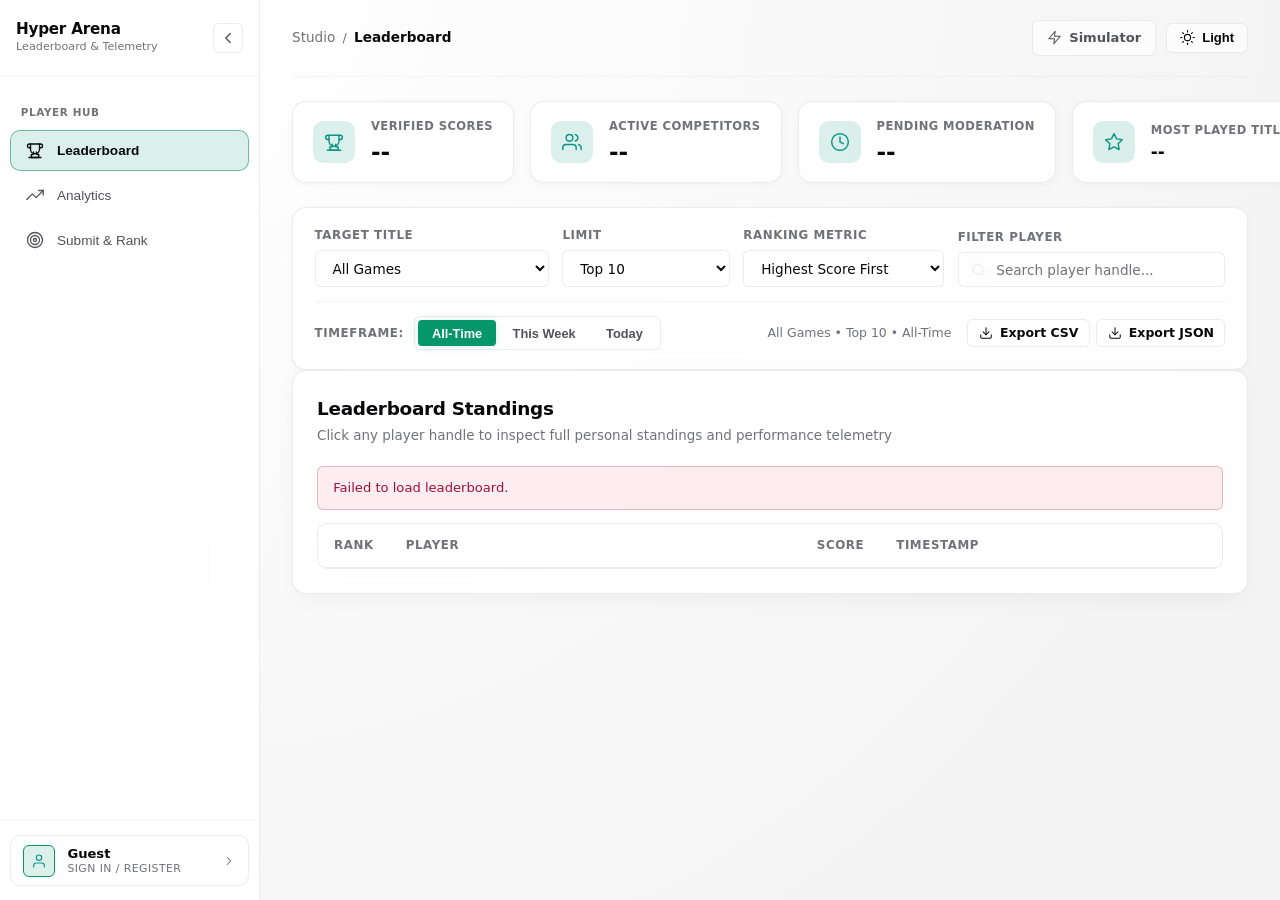
==== commit cac447b1: "upgrade to Hyper Arena studio dashboard with modular architecture and expanded test suite" ====
--- a/index.html
+++ b/index.html
@@ -1,367 +1,1274 @@
 <!DOCTYPE html>
-<html lang="en">
+<html lang="en" data-theme="dark">
+
 <head>
     <meta charset="UTF-8">
     <meta name="viewport" content="width=device-width, initial-scale=1.0">
-    <title>Game Leaderboard Platform</title>
+    <title>Hyper Arena - Leaderboard Platform</title>
     <link rel="stylesheet" href="css/style.css">
-    <script src="js/app.js" defer></script>
-    <script src="js/chart.js" defer></script>
+    <script type="module" src="js/app.js"></script>
 </head>
+
 <body>
-    <!-- Top Navigation & Auth Bar -->
-    <header class="app-header">
-        <div class="header-container">
-            <div class="header-content">
-                <h1 class="app-title">Game Leaderboard Platform</h1>
-                <p class="app-subtitle">Global competitive rankings, custom time-range filtration &amp; verified score submissions</p>
+    <div id="appShell" class="app-layout">
+        <!-- Sidebar Backdrop for Mobile Drawer -->
+        <div id="sidebarBackdrop" class="sidebar-backdrop" aria-hidden="true"></div>
+
+        <!-- Collapsible Studio Sidebar -->
+        <aside id="appSidebar" class="app-sidebar" aria-label="Studio Dashboard Navigation">
+            <div class="sidebar-header">
+                <div class="sidebar-brand">
+                    <div class="brand-titles">
+                        <span id="sidebarAppTitle" class="brand-title">Hyper Arena</span>
+                        <span class="brand-subtitle">Leaderboard &amp; Telemetry</span>
+                    </div>
+                </div>
+                <button type="button" id="btnToggleSidebar" class="sidebar-toggle-btn" title="Toggle Sidebar"
+                    aria-label="Toggle Sidebar">
+                    <svg width="18" height="18" viewBox="0 0 24 24" fill="none" stroke="currentColor"
+                        stroke-width="1.75" stroke-linecap="round" stroke-linejoin="round">
+                        <polyline points="15 18 9 12 15 6"></polyline>
+                    </svg>
+                </button>
             </div>
 
-            <div class="header-actions">
-                <button type="button" id="themeToggle" class="theme-toggle-btn" aria-label="Toggle Dark / Light Mode" title="Toggle Theme">
-                    <span id="themeToggleIcon" class="theme-toggle-icon">🌙</span>
-                    <span id="themeToggleText" class="theme-toggle-text">Dark</span>
+            <!-- Sidebar Navigation Tabs -->
+            <nav class="sidebar-nav" role="tablist" aria-label="Workspace Tabs">
+                <div class="nav-section-label">Player Hub</div>
+
+                <button type="button" class="nav-tab-btn active" data-tab="leaderboard" id="tabNavLeaderboard"
+                    role="tab" aria-selected="true" title="Leaderboard Standings">
+                    <span class="nav-icon" aria-hidden="true">
+                        <svg width="18" height="18" viewBox="0 0 24 24" fill="none" stroke="currentColor"
+                            stroke-width="1.75" stroke-linecap="round" stroke-linejoin="round">
+                            <path d="M6 9H4.5a2.5 2.5 0 0 1 0-5H6"></path>
+                            <path d="M18 9h1.5a2.5 2.5 0 0 0 0-5H18"></path>
+                            <path d="M4 22h16"></path>
+                            <path d="M10 14.66V17c0 .55-.45 1-1 1H7v4h10v-4h-2c-.55 0-1-.45-1-1v-2.34"></path>
+                            <path d="M6 4h12v7a6 6 0 0 1-12 0V4z"></path>
+                        </svg>
+                    </span>
+                    <span class="nav-label">Leaderboard</span>
                 </button>
-                <a href="test-simulator.html" class="nav-btn">⚡ 100 Scores Simulator</a>
-
-                <!-- Auth Widget: Populated dynamically by app.js -->
-                <div id="authWidget" class="auth-widget">
-                    <div id="authLoggedOut" class="auth-buttons">
-                        <button type="button" id="btnOpenAuth" class="btn btn-outline-primary">Log In / Sign Up</button>
-                    </div>
-
-                    <div id="authLoggedIn" class="user-session hidden">
-                        <div class="user-profile">
-                            <span class="user-icon">👤</span>
-                            <span id="sessionUsername" class="user-name">User</span>
-                            <span id="sessionRoleBadge" class="badge-role">Player</span>
-                        </div>
-                        <button type="button" id="btnLogout" class="btn btn-sm btn-secondary">Log Out</button>
+
+                <button type="button" class="nav-tab-btn" data-tab="analytics" id="tabNavAnalytics" role="tab"
+                    aria-selected="false" title="Performance Analytics">
+                    <span class="nav-icon" aria-hidden="true">
+                        <svg width="18" height="18" viewBox="0 0 24 24" fill="none" stroke="currentColor"
+                            stroke-width="1.75" stroke-linecap="round" stroke-linejoin="round">
+                            <polyline points="23 6 13.5 15.5 8.5 10.5 1 18"></polyline>
+                            <polyline points="17 6 23 6 23 12"></polyline>
+                        </svg>
+                    </span>
+                    <span class="nav-label">Analytics</span>
+                </button>
+
+                <button type="button" class="nav-tab-btn" data-tab="submit-rank" id="tabNavSubmitRank" role="tab"
+                    aria-selected="false" title="Submit Score &amp; Check Rank">
+                    <span class="nav-icon" aria-hidden="true">
+                        <svg width="18" height="18" viewBox="0 0 24 24" fill="none" stroke="currentColor"
+                            stroke-width="1.75" stroke-linecap="round" stroke-linejoin="round">
+                            <circle cx="12" cy="12" r="10"></circle>
+                            <circle cx="12" cy="12" r="6"></circle>
+                            <circle cx="12" cy="12" r="2"></circle>
+                        </svg>
+                    </span>
+                    <span class="nav-label">Submit &amp; Rank</span>
+                </button>
+
+                <div id="navAdminSectionLabel" class="nav-section-label hidden">Studio Admin</div>
+
+                <button type="button" class="nav-tab-btn nav-admin-item hidden" data-tab="moderation"
+                    id="tabNavModeration" role="tab" aria-selected="false" title="Moderation Queue">
+                    <span class="nav-icon" aria-hidden="true">
+                        <svg width="18" height="18" viewBox="0 0 24 24" fill="none" stroke="currentColor"
+                            stroke-width="1.75" stroke-linecap="round" stroke-linejoin="round">
+                            <path d="M12 22s8-4 8-10V5l-8-3-8 3v7c0 6 8 10 8 10z"></path>
+                            <polyline points="9 12 11 14 15 10"></polyline>
+                        </svg>
+                    </span>
+                    <span class="nav-label">Moderation</span>
+                    <span id="navPendingBadge" class="nav-badge hidden">0</span>
+                </button>
+
+                <button type="button" class="nav-tab-btn nav-admin-item hidden" data-tab="game-registry"
+                    id="tabNavGameRegistry" role="tab" aria-selected="false" title="Dynamic Game Registry">
+                    <span class="nav-icon" aria-hidden="true">
+                        <svg width="18" height="18" viewBox="0 0 24 24" fill="none" stroke="currentColor"
+                            stroke-width="1.75" stroke-linecap="round" stroke-linejoin="round">
+                            <rect x="3" y="3" width="7" height="7"></rect>
+                            <rect x="14" y="3" width="7" height="7"></rect>
+                            <rect x="14" y="14" width="7" height="7"></rect>
+                            <rect x="3" y="14" width="7" height="7"></rect>
+                        </svg>
+                    </span>
+                    <span class="nav-label">Game Registry</span>
+                </button>
+
+                <button type="button" class="nav-tab-btn nav-admin-item hidden" data-tab="audit-trail"
+                    id="tabNavAuditTrail" role="tab" aria-selected="false" title="Moderation Audit Trail">
+                    <span class="nav-icon" aria-hidden="true">
+                        <svg width="18" height="18" viewBox="0 0 24 24" fill="none" stroke="currentColor"
+                            stroke-width="1.75" stroke-linecap="round" stroke-linejoin="round">
+                            <circle cx="12" cy="12" r="10"></circle>
+                            <polyline points="12 6 12 12 14 14"></polyline>
+                        </svg>
+                    </span>
+                    <span class="nav-label">Audit Trail</span>
+                </button>
+
+                <button type="button" class="nav-tab-btn nav-admin-item hidden" data-tab="studio-api"
+                    id="tabNavStudioApi" role="tab" aria-selected="false" title="Studio API &amp; Dynamic Config">
+                    <span class="nav-icon" aria-hidden="true">
+                        <svg width="18" height="18" viewBox="0 0 24 24" fill="none" stroke="currentColor"
+                            stroke-width="1.75" stroke-linecap="round" stroke-linejoin="round">
+                            <circle cx="7.5" cy="15.5" r="5.5"></circle>
+                            <path d="M21 2l-9.6 9.6"></path>
+                            <path d="M15.5 7.5l3 3L22 7l-3-3"></path>
+                        </svg>
+                    </span>
+                    <span class="nav-label">Studio API</span>
+                </button>
+            </nav>
+
+            <!-- Anchored Sidebar User Profile Pod (Bottom of Sidebar) -->
+            <div class="sidebar-footer">
+                <div id="sidebarUserPod" class="sidebar-user-pod" role="button" tabindex="0"
+                    title="Account &amp; Session" aria-label="Account &amp; Session">
+                    <div id="sidebarUserAvatar" class="user-avatar-icon">
+                        <svg width="16" height="16" viewBox="0 0 24 24" fill="none" stroke="currentColor"
+                            stroke-width="1.75" stroke-linecap="round" stroke-linejoin="round">
+                            <path d="M20 21v-2a4 4 0 0 0-4-4H8a4 4 0 0 0-4 4v2"></path>
+                            <circle cx="12" cy="7" r="4"></circle>
+                        </svg>
+                    </div>
+                    <div class="user-pod-details">
+                        <span id="sidebarUsername" class="user-name-text">Guest</span>
+                        <span id="sidebarRoleBadge" class="user-role-subtext">Sign In / Register</span>
+                    </div>
+                    <span class="user-pod-chevron" aria-hidden="true">
+                        <svg width="14" height="14" viewBox="0 0 24 24" fill="none" stroke="currentColor"
+                            stroke-width="1.75" stroke-linecap="round" stroke-linejoin="round">
+                            <polyline points="9 18 15 12 9 6"></polyline>
+                        </svg>
+                    </span>
+                </div>
+            </div>
+        </aside>
+
+        <!-- Main Workspace -->
+        <div class="workspace-area">
+            <!-- Glass Header & Command Bar (Keep API Online removed) -->
+            <header class="workspace-header">
+                <div class="header-left">
+                    <button type="button" id="btnMobileSidebarToggle" class="mobile-menu-btn"
+                        aria-label="Toggle Navigation">
+                        <svg width="18" height="18" viewBox="0 0 24 24" fill="none" stroke="currentColor"
+                            stroke-width="1.75" stroke-linecap="round" stroke-linejoin="round">
+                            <line x1="3" y1="12" x2="21" y2="12"></line>
+                            <line x1="3" y1="6" x2="21" y2="6"></line>
+                            <line x1="3" y1="18" x2="21" y2="18"></line>
+                        </svg>
+                    </button>
+
+                    <nav class="breadcrumb-nav" aria-label="Breadcrumb">
+                        <span class="breadcrumb-studio">Studio</span>
+                        <span class="breadcrumb-separator" aria-hidden="true">/</span>
+                        <span id="activeWindowBreadcrumb" class="breadcrumb-active">Leaderboard</span>
+                    </nav>
+                </div>
+
+                <div class="header-right">
+                    <!-- Simulator Link -->
+                    <a href="test-simulator.html" class="nav-link-btn" title="Open High-Volume Traffic Simulator">
+                        <svg width="15" height="15" viewBox="0 0 24 24" fill="none" stroke="currentColor"
+                            stroke-width="1.75" stroke-linecap="round" stroke-linejoin="round">
+                            <polygon points="13 2 3 14 12 14 11 22 21 10 12 10 13 2"></polygon>
+                        </svg>
+                        <span>Simulator</span>
+                    </a>
+
+                    <!-- Theme Toggle with Moon/Sun SVG Icon -->
+                    <button type="button" id="themeToggle" class="theme-toggle-btn" aria-label="Toggle Theme"
+                        title="Toggle Theme">
+                        <span id="themeToggleIcon" class="theme-toggle-icon">
+                            <svg width="15" height="15" viewBox="0 0 24 24" fill="none" stroke="currentColor"
+                                stroke-width="1.75" stroke-linecap="round" stroke-linejoin="round">
+                                <path d="M21 12.79A9 9 0 1 1 11.21 3 7 7 0 0 0 21 12.79z"></path>
+                            </svg>
+                        </span>
+                        <span id="themeToggleText">Dark</span>
+                    </button>
+                </div>
+            </header>
+
+            <!-- Studio Telemetry KPI Cards -->
+            <section class="kpi-grid" aria-label="Studio Telemetry KPIs">
+                <div class="kpi-card">
+                    <div class="kpi-icon-wrap" aria-hidden="true">
+                        <svg width="20" height="20" viewBox="0 0 24 24" fill="none" stroke="currentColor"
+                            stroke-width="1.75" stroke-linecap="round" stroke-linejoin="round">
+                            <path d="M6 9H4.5a2.5 2.5 0 0 1 0-5H6"></path>
+                            <path d="M18 9h1.5a2.5 2.5 0 0 0 0-5H18"></path>
+                            <path d="M4 22h16"></path>
+                            <path d="M10 14.66V17c0 .55-.45 1-1 1H7v4h10v-4h-2c-.55 0-1-.45-1-1v-2.34"></path>
+                            <path d="M6 4h12v7a6 6 0 0 1-12 0V4z"></path>
+                        </svg>
+                    </div>
+                    <div class="kpi-content">
+                        <span class="kpi-label">Verified Scores</span>
+                        <span id="kpiTotalScores" class="kpi-value num">--</span>
+                    </div>
+                </div>
+
+                <div class="kpi-card">
+                    <div class="kpi-icon-wrap" aria-hidden="true">
+                        <svg width="20" height="20" viewBox="0 0 24 24" fill="none" stroke="currentColor"
+                            stroke-width="1.75" stroke-linecap="round" stroke-linejoin="round">
+                            <path d="M17 21v-2a4 4 0 0 0-4-4H5a4 4 0 0 0-4 4v2"></path>
+                            <circle cx="9" cy="7" r="4"></circle>
+                            <path d="M23 21v-2a4 4 0 0 0-3-3.87"></path>
+                            <path d="M16 3.13a4 4 0 0 1 0 7.75"></path>
+                        </svg>
+                    </div>
+                    <div class="kpi-content">
+                        <span class="kpi-label">Active Competitors</span>
+                        <span id="kpiActivePlayers" class="kpi-value num">--</span>
+                    </div>
+                </div>
+
+                <div class="kpi-card" id="kpiPendingCard">
+                    <div class="kpi-icon-wrap" aria-hidden="true">
+                        <svg width="20" height="20" viewBox="0 0 24 24" fill="none" stroke="currentColor"
+                            stroke-width="1.75" stroke-linecap="round" stroke-linejoin="round">
+                            <circle cx="12" cy="12" r="10"></circle>
+                            <polyline points="12 6 12 12 16 14"></polyline>
+                        </svg>
+                    </div>
+                    <div class="kpi-content">
+                        <span class="kpi-label">Pending Moderation</span>
+                        <span id="kpiPendingScores" class="kpi-value num">--</span>
+                    </div>
+                </div>
+
+                <div class="kpi-card">
+                    <div class="kpi-icon-wrap" aria-hidden="true">
+                        <svg width="20" height="20" viewBox="0 0 24 24" fill="none" stroke="currentColor"
+                            stroke-width="1.75" stroke-linecap="round" stroke-linejoin="round">
+                            <polygon
+                                points="12 2 15.09 8.26 22 9.27 17 14.14 18.18 21.02 12 17.77 5.82 21.02 7 14.14 2 9.27 8.91 8.26 12 2">
+                            </polygon>
+                        </svg>
+                    </div>
+                    <div class="kpi-content">
+                        <span class="kpi-label">Most Played Title</span>
+                        <span id="kpiMostPlayed" class="kpi-value kpi-value-text">--</span>
+                    </div>
+                </div>
+            </section>
+
+            <!-- Window Panels Container -->
+            <main class="window-container">
+                <!-- ========================================================
+                     Panel 1: Leaderboard Standings
+                     ======================================================== -->
+                <section id="panelLeaderboard" class="window-panel active" aria-labelledby="leaderboardHeading">
+                    <!-- Integrated Command Filtration Strip -->
+                    <div class="command-bar" aria-label="Leaderboard Filters">
+                        <div class="command-row-primary">
+                            <!-- Target Title -->
+                            <div class="filter-field">
+                                <label for="gameSelector" class="field-label">Target Title</label>
+                                <select id="gameSelector" class="glass-select">
+                                    <option value="all">All Games</option>
+                                </select>
+                            </div>
+
+                            <!-- Display Limit -->
+                            <div class="filter-field">
+                                <label for="limitSelector" class="field-label">Limit</label>
+                                <select id="limitSelector" class="glass-select">
+                                    <option value="10" selected>Top 10</option>
+                                    <option value="15">Top 15</option>
+                                    <option value="25">Top 25</option>
+                                    <option value="50">Top 50</option>
+                                    <option value="100">Top 100</option>
+                                    <option value="all">All Records</option>
+                                </select>
+                            </div>
+
+                            <!-- Sort Order -->
+                            <div class="filter-field">
+                                <label for="sortSelector" class="field-label">Ranking Metric</label>
+                                <select id="sortSelector" class="glass-select">
+                                    <option value="score_desc" selected>Highest Score First</option>
+                                    <option value="score_asc">Lowest Score First</option>
+                                    <option value="newest">Newest First</option>
+                                </select>
+                            </div>
+
+                            <!-- Player Search -->
+                            <div class="filter-field">
+                                <label for="searchInput" class="field-label">Filter Player</label>
+                                <div class="search-wrapper">
+                                    <svg class="search-icon" viewBox="0 0 24 24" fill="none" stroke="currentColor"
+                                        stroke-width="1.75" stroke-linecap="round" stroke-linejoin="round">
+                                        <circle cx="11" cy="11" r="8"></circle>
+                                        <line x1="21" y1="21" x2="16.65" y2="16.65"></line>
+                                    </svg>
+                                    <input type="text" id="searchInput" class="glass-input"
+                                        placeholder="Search player handle..." maxlength="100" autocomplete="off">
+                                    <button type="button" id="btnClearSearch" class="btn-clear-search hidden"
+                                        title="Clear search">&times;</button>
+                                </div>
+                            </div>
+                        </div>
+
+                        <div class="command-row-secondary">
+                            <div class="filter-field" style="flex-direction: row; align-items: center; gap: 0.65rem;">
+                                <span class="field-label">Timeframe:</span>
+                                <div class="segmented-control" role="tablist" aria-label="Time period">
+                                    <button type="button" class="seg-btn period-btn active" data-period="all" role="tab"
+                                        aria-selected="true">All-Time</button>
+                                    <button type="button" class="seg-btn period-btn" data-period="week" role="tab"
+                                        aria-selected="false">This Week</button>
+                                    <button type="button" class="seg-btn period-btn" data-period="today" role="tab"
+                                        aria-selected="false">Today</button>
+                                </div>
+                            </div>
+
+                            <div class="command-actions-right">
+                                <div id="activeFilterBadge" class="active-filter-summary">All Games &bull; Top 10 &bull;
+                                    All-Time</div>
+
+                                <!-- Data Export Group -->
+                                <div class="export-btn-group" role="group" aria-label="Export Data">
+                                    <button type="button" id="btnExportCsv" class="btn btn-sm btn-secondary export-btn"
+                                        title="Download current leaderboard as CSV">
+                                        <svg width="14" height="14" viewBox="0 0 24 24" fill="none"
+                                            stroke="currentColor" stroke-width="1.75" stroke-linecap="round"
+                                            stroke-linejoin="round">
+                                            <path d="M21 15v4a2 2 0 0 1-2 2H5a2 2 0 0 1-2-2v-4"></path>
+                                            <polyline points="7 10 12 15 17 10"></polyline>
+                                            <line x1="12" y1="15" x2="12" y2="3"></line>
+                                        </svg>
+                                        <span>Export CSV</span>
+                                    </button>
+                                    <button type="button" id="btnExportJson" class="btn btn-sm btn-secondary export-btn"
+                                        title="Download current leaderboard as JSON">
+                                        <svg width="14" height="14" viewBox="0 0 24 24" fill="none"
+                                            stroke="currentColor" stroke-width="1.75" stroke-linecap="round"
+                                            stroke-linejoin="round">
+                                            <path d="M21 15v4a2 2 0 0 1-2 2H5a2 2 0 0 1-2-2v-4"></path>
+                                            <polyline points="7 10 12 15 17 10"></polyline>
+                                            <line x1="12" y1="15" x2="12" y2="3"></line>
+                                        </svg>
+                                        <span>Export JSON</span>
+                                    </button>
+                                </div>
+                            </div>
+                        </div>
+                    </div>
+
+                    <!-- Leaderboard Table Card -->
+                    <div class="glass-card">
+                        <div class="glass-card-header">
+                            <div>
+                                <h2 id="leaderboardHeading" class="glass-card-title">Leaderboard Standings</h2>
+                                <p class="glass-card-desc">Click any player handle to inspect full personal standings
+                                    and performance telemetry</p>
+                            </div>
+                        </div>
+
+                        <div id="leaderboardStatus" class="status-msg"></div>
+
+                        <div class="table-glass-wrap">
+                            <table id="leaderboardTable" class="glass-table">
+                                <thead>
+                                    <tr>
+                                        <th scope="col" class="th-rank">Rank</th>
+                                        <th scope="col" id="thGameCol">Game</th>
+                                        <th scope="col">Player</th>
+                                        <th scope="col" class="th-score">Score</th>
+                                        <th scope="col" class="th-date">Timestamp</th>
+                                    </tr>
+                                </thead>
+                                <tbody id="leaderboardBody">
+                                    <!-- Populated dynamically by app.js strictly via textContent -->
+                                </tbody>
+                            </table>
+                        </div>
+
+                        <div id="emptyState" class="empty-state hidden">
+                            <p id="emptyStateText">No approved scores match your selected filters.</p>
+                        </div>
+                    </div>
+                </section>
+
+                <!-- ========================================================
+                     Panel 2: Performance Analytics
+                     ======================================================== -->
+                <section id="panelAnalytics" class="window-panel hidden" aria-labelledby="chartHeading">
+                    <div class="glass-card">
+                        <div class="glass-card-header">
+                            <div>
+                                <h2 id="chartHeading" class="glass-card-title">
+                                    <svg width="18" height="18" viewBox="0 0 24 24" fill="none" stroke="currentColor"
+                                        stroke-width="1.75" stroke-linecap="round" stroke-linejoin="round">
+                                        <polyline points="23 6 13.5 15.5 8.5 10.5 1 18"></polyline>
+                                        <polyline points="17 6 23 6 23 12"></polyline>
+                                    </svg>
+                                    <span>Performance Analytics</span>
+                                </h2>
+                                <p class="glass-card-desc">Chronological score trajectory &amp; submission volume across
+                                    recorded titles</p>
+                            </div>
+                            <div class="chart-header-controls">
+                                <select id="chartMetricSelect" class="glass-select chart-metric-select">
+                                    <option value="highest_score" selected>Highest Score</option>
+                                    <option value="average_score">Average Score</option>
+                                    <option value="total_submissions">Total Submissions</option>
+                                </select>
+
+                                <div class="segmented-control" role="group" aria-label="Chart timeframe">
+                                    <button type="button" class="seg-btn chart-days-btn" data-days="7">7D</button>
+                                    <button type="button" class="seg-btn chart-days-btn active"
+                                        data-days="30">30D</button>
+                                    <button type="button" class="seg-btn chart-days-btn" data-days="90">90D</button>
+                                </div>
+                            </div>
+                        </div>
+
+                        <div class="chart-canvas-wrap">
+                            <canvas id="scoreChart" width="800" height="260"></canvas>
+                        </div>
+
+                        <div class="chart-footer">
+                            <span id="chartStatus" class="num">Loading analytics snapshots...</span>
+                            <span>Interactive: Hover over data nodes for detailed telemetry</span>
+                        </div>
+                    </div>
+                </section>
+
+                <!-- ========================================================
+                     Panel 3: Submit Score & Personal Rank Lookup
+                     ======================================================== -->
+                <section id="panelSubmitRank" class="window-panel hidden" aria-labelledby="submitRankHeading">
+                    <div class="two-column-grid">
+                        <!-- Submit Score Card -->
+                        <div class="glass-card" aria-labelledby="submitHeading">
+                            <div class="glass-card-header">
+                                <div>
+                                    <h2 id="submitHeading" class="glass-card-title">Submit Verified Score</h2>
+                                    <p class="glass-card-desc">Record a competitive match score for validation</p>
+                                </div>
+                            </div>
+
+                            <div id="formFeedback" class="status-msg"></div>
+
+                            <!-- Unauthenticated Lock Box -->
+                            <div id="authRequiredBox" class="auth-lock-card hidden">
+                                <svg width="28" height="28" viewBox="0 0 24 24" fill="none" stroke="currentColor"
+                                    stroke-width="1.75" stroke-linecap="round" stroke-linejoin="round">
+                                    <rect x="3" y="11" width="18" height="11" rx="2" ry="2"></rect>
+                                    <path d="M7 11V7a5 5 0 0 1 10 0v4"></path>
+                                </svg>
+                                <h3>Authentication Required</h3>
+                                <p>Sign in to submit verified scores to the leaderboard.</p>
+                                <button type="button" id="btnPromptAuth" class="btn btn-primary btn-sm"
+                                    style="margin-top: 0.5rem;">Sign In to Submit</button>
+                            </div>
+
+                            <!-- Authenticated Score Form -->
+                            <form id="scoreForm" class="sidebar-form" novalidate>
+                                <div class="submitter-identity-row">
+                                    <span class="submitter-identity-label">Player:</span>
+                                    <span id="submitUserLabel" class="submitter-identity-name">User</span>
+                                </div>
+
+                                <!-- Admin Custom Handle Override -->
+                                <div id="adminPlayerNameGroup" class="filter-field hidden">
+                                    <label for="playerNameOverrideInput" class="field-label">Custom Player Handle (Admin
+                                        Override)</label>
+                                    <input type="text" id="playerNameOverrideInput" class="glass-input"
+                                        placeholder="Optional custom handle..." maxlength="100">
+                                </div>
+
+                                <div class="filter-field">
+                                    <label for="formGameInput" class="field-label">Game Title</label>
+                                    <input type="text" id="formGameInput" class="glass-input" list="gamesDatalist"
+                                        placeholder="Select or enter title..." required>
+                                    <datalist id="gamesDatalist"></datalist>
+                                </div>
+
+                                <div class="filter-field">
+                                    <label for="scoreInput" class="field-label">Final Score</label>
+                                    <input type="number" id="scoreInput" class="glass-input num"
+                                        placeholder="e.g. 12500" min="0" max="2147483647" step="1" required>
+                                </div>
+
+                                <button type="submit" id="submitBtn" class="btn btn-primary btn-block">Submit for
+                                    Verification</button>
+                            </form>
+                        </div>
+
+                        <!-- Player Rank Lookup Card -->
+                        <div class="glass-card" aria-labelledby="rankHeading">
+                            <div class="glass-card-header">
+                                <div>
+                                    <h2 id="rankHeading" class="glass-card-title">Personal Rank Lookup</h2>
+                                    <p class="glass-card-desc">Check standings and personal bests for any player handle
+                                    </p>
+                                </div>
+                            </div>
+
+                            <form id="rankForm" class="sidebar-form" novalidate>
+                                <div class="filter-field">
+                                    <label for="rankPlayerInput" class="field-label">Player Username</label>
+                                    <input type="text" id="rankPlayerInput" class="glass-input"
+                                        placeholder="e.g. AcePilot" maxlength="100" autocomplete="off" required>
+                                </div>
+
+                                <button type="submit" id="rankBtn" class="btn btn-secondary btn-block">Find
+                                    Rank</button>
+                            </form>
+
+                            <div id="rankResult" class="rank-result-box hidden" aria-live="polite"></div>
+                        </div>
+                    </div>
+                </section>
+
+                <!-- ========================================================
+                     Panel 4: Moderation Queue (Admin)
+                     ======================================================== -->
+                <section id="panelModeration" class="window-panel hidden" aria-labelledby="adminHeading">
+                    <div id="adminModerationGuard" class="admin-guard-banner hidden">
+                        <svg width="24" height="24" viewBox="0 0 24 24" fill="none" stroke="currentColor"
+                            stroke-width="1.75" stroke-linecap="round" stroke-linejoin="round">
+                            <rect x="3" y="11" width="18" height="11" rx="2" ry="2"></rect>
+                            <path d="M7 11V7a5 5 0 0 1 10 0v4"></path>
+                        </svg>
+                        <div>
+                            <h3>Admin Privileges Required</h3>
+                            <p>You must be signed in with an administrator account to access the score moderation queue.
+                            </p>
+                        </div>
+                    </div>
+
+                    <div id="adminModerationContent" class="glass-card">
+                        <div class="glass-card-header">
+                            <div>
+                                <h2 id="adminHeading" class="glass-card-title">
+                                    <svg width="18" height="18" viewBox="0 0 24 24" fill="none" stroke="currentColor"
+                                        stroke-width="1.75" stroke-linecap="round" stroke-linejoin="round">
+                                        <path d="M12 22s8-4 8-10V5l-8-3-8 3v7c0 6 8 10 8 10z"></path>
+                                        <polyline points="9 12 11 14 15 10"></polyline>
+                                    </svg>
+                                    <span>Score Moderation Queue</span>
+                                </h2>
+                                <p class="glass-card-desc">Review submitted scores and protect leaderboard integrity</p>
+                            </div>
+                            <div class="admin-header-actions">
+                                <button type="button" id="btnApproveAll" class="btn btn-sm btn-success">Approve All
+                                    Pending</button>
+                            </div>
+                        </div>
+
+                        <div class="admin-tabs" role="tablist">
+                            <button type="button" class="admin-tab-btn admin-tab active" data-status="pending"
+                                role="tab">
+                                Pending (<span id="adminCountPending" class="num">0</span>)
+                            </button>
+                            <button type="button" class="admin-tab-btn admin-tab" data-status="approved" role="tab">
+                                Approved (<span id="adminCountApproved" class="num">0</span>)
+                            </button>
+                            <button type="button" class="admin-tab-btn admin-tab" data-status="rejected" role="tab">
+                                Rejected (<span id="adminCountRejected" class="num">0</span>)
+                            </button>
+                        </div>
+
+                        <div id="adminQueueStatus" class="status-msg"></div>
+
+                        <div class="table-glass-wrap">
+                            <table class="glass-table">
+                                <thead>
+                                    <tr>
+                                        <th scope="col" style="width: 50px;">ID</th>
+                                        <th scope="col">Game</th>
+                                        <th scope="col">Player</th>
+                                        <th scope="col" style="text-align: right;">Score</th>
+                                        <th scope="col">Date</th>
+                                        <th scope="col" style="text-align: center; width: 140px;">Action</th>
+                                    </tr>
+                                </thead>
+                                <tbody id="adminQueueBody">
+                                    <!-- Populated dynamically by app.js -->
+                                </tbody>
+                            </table>
+                        </div>
+                    </div>
+                </section>
+
+                <!-- ========================================================
+                     Panel 5: Dynamic Game Registry (Admin)
+                     ======================================================== -->
+                <section id="panelGameRegistry" class="window-panel hidden" aria-labelledby="registryHeading">
+                    <div id="adminRegistryGuard" class="admin-guard-banner hidden">
+                        <svg width="24" height="24" viewBox="0 0 24 24" fill="none" stroke="currentColor"
+                            stroke-width="1.75" stroke-linecap="round" stroke-linejoin="round">
+                            <rect x="3" y="11" width="18" height="11" rx="2" ry="2"></rect>
+                            <path d="M7 11V7a5 5 0 0 1 10 0v4"></path>
+                        </svg>
+                        <div>
+                            <h3>Admin Privileges Required</h3>
+                            <p>You must be signed in with an administrator account to manage registered studio titles.
+                            </p>
+                        </div>
+                    </div>
+
+                    <div id="adminRegistryContent">
+                        <!-- Create New Game Form Card -->
+                        <div class="glass-card" style="margin-bottom: 1.5rem;">
+                            <div class="glass-card-header">
+                                <div>
+                                    <h2 id="registryHeading" class="glass-card-title">
+                                        <svg width="18" height="18" viewBox="0 0 24 24" fill="none"
+                                            stroke="currentColor" stroke-width="1.75" stroke-linecap="round"
+                                            stroke-linejoin="round">
+                                            <rect x="3" y="3" width="7" height="7"></rect>
+                                            <rect x="14" y="3" width="7" height="7"></rect>
+                                            <rect x="14" y="14" width="7" height="7"></rect>
+                                            <rect x="3" y="14" width="7" height="7"></rect>
+                                        </svg>
+                                        <span>Register New Game Title</span>
+                                    </h2>
+                                    <p class="glass-card-desc">Add a new official game title to the dynamic registry</p>
+                                </div>
+                            </div>
+
+                            <div id="gameRegistryFormFeedback" class="status-msg"></div>
+
+                            <form id="createGameForm" class="sidebar-form inline-creation-form" novalidate>
+                                <div class="filter-field" style="flex: 2;">
+                                    <label for="newGameTitle" class="field-label">Game Title *</label>
+                                    <input type="text" id="newGameTitle" class="glass-input"
+                                        placeholder="e.g. Galactic Odyssey" maxlength="100" required>
+                                </div>
+                                <div class="filter-field" style="flex: 3;">
+                                    <label for="newGameDesc" class="field-label">Description (Optional)</label>
+                                    <input type="text" id="newGameDesc" class="glass-input"
+                                        placeholder="e.g. Space exploration tactical RPG..." maxlength="255">
+                                </div>
+                                <div class="filter-field" style="flex: 1; align-self: flex-end;">
+                                    <button type="submit" id="btnCreateGame" class="btn btn-primary btn-block">Add
+                                        Game</button>
+                                </div>
+                            </form>
+                        </div>
+
+                        <!-- Active Titles Table Card -->
+                        <div class="glass-card">
+                            <div class="glass-card-header">
+                                <div>
+                                    <h3 class="glass-card-title">Registered Titles &amp; Status</h3>
+                                    <p class="glass-card-desc">Toggle title visibility on the public leaderboard and
+                                        submission forms</p>
+                                </div>
+                                <button type="button" id="btnRefreshGames" class="btn btn-sm btn-secondary">Refresh
+                                    Titles</button>
+                            </div>
+
+                            <div id="gameRegistryTableStatus" class="status-msg"></div>
+
+                            <div class="table-glass-wrap">
+                                <table class="glass-table">
+                                    <thead>
+                                        <tr>
+                                            <th scope="col" style="width: 50px;">ID</th>
+                                            <th scope="col">Title</th>
+                                            <th scope="col">Description</th>
+                                            <th scope="col" style="text-align: right;">Verified Scores</th>
+                                            <th scope="col" style="text-align: center;">Status</th>
+                                            <th scope="col" style="text-align: center; width: 140px;">Toggle Action</th>
+                                        </tr>
+                                    </thead>
+                                    <tbody id="gamesTableBody">
+                                        <!-- Populated dynamically by app.js -->
+                                    </tbody>
+                                </table>
+                            </div>
+                        </div>
+                    </div>
+                </section>
+
+                <!-- ========================================================
+                     Panel 6: Moderation Audit Trail (Admin)
+                     ======================================================== -->
+                <section id="panelAuditTrail" class="window-panel hidden" aria-labelledby="auditHeading">
+                    <div id="adminAuditGuard" class="admin-guard-banner hidden">
+                        <svg width="24" height="24" viewBox="0 0 24 24" fill="none" stroke="currentColor"
+                            stroke-width="1.75" stroke-linecap="round" stroke-linejoin="round">
+                            <rect x="3" y="11" width="18" height="11" rx="2" ry="2"></rect>
+                            <path d="M7 11V7a5 5 0 0 1 10 0v4"></path>
+                        </svg>
+                        <div>
+                            <h3>Admin Privileges Required</h3>
+                            <p>You must be signed in with an administrator account to view the studio audit logs.</p>
+                        </div>
+                    </div>
+
+                    <div id="adminAuditContent" class="glass-card">
+                        <div class="glass-card-header">
+                            <div>
+                                <h2 id="auditHeading" class="glass-card-title">
+                                    <svg width="18" height="18" viewBox="0 0 24 24" fill="none" stroke="currentColor"
+                                        stroke-width="1.75" stroke-linecap="round" stroke-linejoin="round">
+                                        <circle cx="12" cy="12" r="10"></circle>
+                                        <polyline points="12 6 12 12 14 14"></polyline>
+                                    </svg>
+                                    <span>Studio Audit Trail</span>
+                                </h2>
+                                <p class="glass-card-desc">Immutable history of administrative actions, score
+                                    moderations, and registry changes</p>
+                            </div>
+                            <button type="button" id="btnRefreshAudit" class="btn btn-sm btn-secondary">Refresh
+                                Logs</button>
+                        </div>
+
+                        <div id="auditLogStatus" class="status-msg"></div>
+
+                        <div class="table-glass-wrap">
+                            <table class="glass-table">
+                                <thead>
+                                    <tr>
+                                        <th scope="col" style="width: 50px;">ID</th>
+                                        <th scope="col">Administrator</th>
+                                        <th scope="col">Action</th>
+                                        <th scope="col">Details</th>
+                                        <th scope="col">Timestamp</th>
+                                    </tr>
+                                </thead>
+                                <tbody id="auditLogBody">
+                                    <!-- Populated dynamically by app.js -->
+                                </tbody>
+                            </table>
+                        </div>
+                    </div>
+                </section>
+
+                <!-- ========================================================
+                     Panel 7: Studio API & Dynamic Configuration
+                     ======================================================== -->
+                <section id="panelStudioApi" class="window-panel hidden" aria-labelledby="studioApiHeading">
+                    <div class="two-column-grid">
+                        <!-- Server Constants Card -->
+                        <div class="glass-card">
+                            <div class="glass-card-header">
+                                <div>
+                                    <h2 id="studioApiHeading" class="glass-card-title">
+                                        <svg width="18" height="18" viewBox="0 0 24 24" fill="none"
+                                            stroke="currentColor" stroke-width="1.75" stroke-linecap="round"
+                                            stroke-linejoin="round">
+                                            <circle cx="12" cy="12" r="3"></circle>
+                                            <path
+                                                d="M19.4 15a1.65 1.65 0 0 0 .33 1.82l.06.06a2 2 0 0 1 0 2.83 2 2 0 0 1-2.83 0l-.06-.06a1.65 1.65 0 0 0-1.82-.33 1.65 1.65 0 0 0-1 1.51V21a2 2 0 0 1-2 2 2 2 0 0 1-2-2v-.09A1.65 1.65 0 0 0 9 19.4a1.65 1.65 0 0 0-1.82.33l-.06.06a2 2 0 0 1-2.83 0 2 2 0 0 1 0-2.83l.06-.06a1.65 1.65 0 0 0 .33-1.82 1.65 1.65 0 0 0-1.51-1H3a2 2 0 0 1-2-2 2 2 0 0 1 2-2h.09A1.65 1.65 0 0 0 4.6 9a1.65 1.65 0 0 0-.33-1.82l-.06-.06a2 2 0 0 1 0-2.83 2 2 0 0 1 2.83 0l.06.06a1.65 1.65 0 0 0 1.82.33H9a1.65 1.65 0 0 0 1-1.51V3a2 2 0 0 1 2-2 2 2 0 0 1 2 2v.09a1.65 1.65 0 0 0 1 1.51 1.65 1.65 0 0 0 1.82-.33l.06-.06a2 2 0 0 1 2.83 0 2 2 0 0 1 0 2.83l-.06.06a1.65 1.65 0 0 0-.33 1.82V9a1.65 1.65 0 0 0 1.51 1H21a2 2 0 0 1 2 2 2 2 0 0 1-2 2h-.09a1.65 1.65 0 0 0-1.51 1z">
+                                            </path>
+                                        </svg>
+                                        <span>Dynamic Studio Configuration</span>
+                                    </h2>
+                                    <p class="glass-card-desc">Zero hardcoded constants dynamically synchronized via GET
+                                        api/get-config.php</p>
+                                </div>
+                            </div>
+
+                            <div class="config-kv-list" id="configKvContainer">
+                                <div class="config-kv-row">
+                                    <span class="kv-key">Studio Application Title</span>
+                                    <span class="kv-val" id="cfgAppTitle">--</span>
+                                </div>
+                                <div class="config-kv-row">
+                                    <span class="kv-key">Allowed Limit Options</span>
+                                    <span class="kv-val num" id="cfgAllowedLimits">--</span>
+                                </div>
+                                <div class="config-kv-row">
+                                    <span class="kv-key">Valid Score Bounds</span>
+                                    <span class="kv-val num" id="cfgScoreBounds">--</span>
+                                </div>
+                                <div class="config-kv-row">
+                                    <span class="kv-key">Rate Limit Threshold</span>
+                                    <span class="kv-val num" id="cfgRateLimit">--</span>
+                                </div>
+                                <div class="config-kv-row">
+                                    <span class="kv-key">Max Direct Export Limit</span>
+                                    <span class="kv-val num" id="cfgMaxExport">--</span>
+                                </div>
+                            </div>
+                        </div>
+
+                        <!-- Studio API Secret Key Card -->
+                        <div class="glass-card">
+                            <div class="glass-card-header">
+                                <div>
+                                    <h2 class="glass-card-title">
+                                        <svg width="18" height="18" viewBox="0 0 24 24" fill="none"
+                                            stroke="currentColor" stroke-width="1.75" stroke-linecap="round"
+                                            stroke-linejoin="round">
+                                            <circle cx="7.5" cy="15.5" r="5.5"></circle>
+                                            <path d="M21 2l-9.6 9.6"></path>
+                                            <path d="M15.5 7.5l3 3L22 7l-3-3"></path>
+                                        </svg>
+                                        <span>Game Client Secret Key</span>
+                                    </h2>
+                                    <p class="glass-card-desc">Allows authorized game engines to post verified scores
+                                        via X-API-Key</p>
+                                </div>
+                            </div>
+
+                            <div id="apiKeySection">
+                                <div id="apiKeyAdminContent" class="hidden">
+                                    <label class="field-label">Studio API Key (Header: X-API-Key)</label>
+                                    <div class="api-key-display-box">
+                                        <input type="password" id="apiSecretKeyInput" class="glass-input num" readonly
+                                            value="••••••••••••••••">
+                                        <button type="button" id="btnRevealApiKey" class="btn btn-sm btn-secondary">
+                                            <span id="revealApiKeyIcon" class="btn-icon">
+                                                <svg width="14" height="14" viewBox="0 0 24 24" fill="none"
+                                                    stroke="currentColor" stroke-width="1.75" stroke-linecap="round"
+                                                    stroke-linejoin="round">
+                                                    <path d="M1 12s4-8 11-8 11 8 11 8-4 8-11 8-11-8-11-8z"></path>
+                                                    <circle cx="12" cy="12" r="3"></circle>
+                                                </svg>
+                                            </span>
+                                            <span id="revealApiKeyText">Reveal</span>
+                                        </button>
+                                        <button type="button" id="btnCopyApiKey" class="btn btn-sm btn-primary">
+                                            <span id="copyApiKeyIcon" class="btn-icon">
+                                                <svg width="14" height="14" viewBox="0 0 24 24" fill="none"
+                                                    stroke="currentColor" stroke-width="1.75" stroke-linecap="round"
+                                                    stroke-linejoin="round">
+                                                    <rect x="9" y="9" width="13" height="13" rx="2" ry="2"></rect>
+                                                    <path d="M5 15H4a2 2 0 0 1-2-2V4a2 2 0 0 1 2-2h9a2 2 0 0 1 2 2v1">
+                                                    </path>
+                                                </svg>
+                                            </span>
+                                            <span id="copyApiKeyText">Copy</span>
+                                        </button>
+                                    </div>
+                                    <p class="field-hint" style="margin-top: 0.65rem;">Send this key in HTTP header
+                                        <code>X-API-Key</code> to bypass session cookie authentication for direct game
+                                        engine score submissions.
+                                    </p>
+                                </div>
+                                <div id="apiKeyGuestContent" class="auth-lock-card">
+                                    <svg width="24" height="24" viewBox="0 0 24 24" fill="none" stroke="currentColor"
+                                        stroke-width="1.75" stroke-linecap="round" stroke-linejoin="round">
+                                        <rect x="3" y="11" width="18" height="11" rx="2" ry="2"></rect>
+                                        <path d="M7 11V7a5 5 0 0 1 10 0v4"></path>
+                                    </svg>
+                                    <h3>Administrator Access Required</h3>
+                                    <p>Sign in as administrator to inspect and copy the direct game engine API secret
+                                        key.</p>
+                                </div>
+                            </div>
+                        </div>
+                    </div>
+
+                    <!-- API Endpoints Reference Table Card -->
+                    <div class="glass-card" style="margin-top: 1.5rem;">
+                        <div class="glass-card-header">
+                            <div>
+                                <h3 class="glass-card-title">REST API Endpoints Reference</h3>
+                                <p class="glass-card-desc">Contract specifications for game engine integration and
+                                    external integrations</p>
+                            </div>
+                        </div>
+
+                        <div class="table-glass-wrap">
+                            <table class="glass-table">
+                                <thead>
+                                    <tr>
+                                        <th scope="col" style="width: 80px;">Method</th>
+                                        <th scope="col">Endpoint</th>
+                                        <th scope="col">Access Level</th>
+                                        <th scope="col">Description</th>
+                                    </tr>
+                                </thead>
+                                <tbody>
+                                    <tr>
+                                        <td><span class="badge-method badge-get">GET</span></td>
+                                        <td><code>api/get-config.php</code></td>
+                                        <td>Public / Admin</td>
+                                        <td>Dynamic studio configuration, allowed limits, periods, and API endpoints
+                                            map.</td>
+                                    </tr>
+                                    <tr>
+                                        <td><span class="badge-method badge-get">GET</span></td>
+                                        <td><code>api/get-dashboard-stats.php</code></td>
+                                        <td>Public / Admin</td>
+                                        <td>Live telemetry KPIs (verified scores, players, pending count, top title, and
+                                            audit trail).</td>
+                                    </tr>
+                                    <tr>
+                                        <td><span class="badge-method badge-get">GET</span></td>
+                                        <td><code>api/get-scores.php</code></td>
+                                        <td>Public</td>
+                                        <td>Filtered verified leaderboard standings with search, timeframes, and
+                                            pagination.</td>
+                                    </tr>
+                                    <tr>
+                                        <td><span class="badge-method badge-post">POST</span></td>
+                                        <td><code>api/post-score.php</code></td>
+                                        <td>User / X-API-Key</td>
+                                        <td>Score submission endpoint with rate-limiting and administrative queue
+                                            routing.</td>
+                                    </tr>
+                                    <tr>
+                                        <td><span class="badge-method badge-get">GET</span></td>
+                                        <td><code>api/get-rank.php</code></td>
+                                        <td>Public</td>
+                                        <td>Rank lookup for a player handle in a specific game.</td>
+                                    </tr>
+                                    <tr>
+                                        <td><span class="badge-method badge-get">GET</span></td>
+                                        <td><code>api/get-player-profile.php</code></td>
+                                        <td>Public</td>
+                                        <td>Deep player profile, per-game personal bests, and ranks via MySQL 8 window
+                                            functions.</td>
+                                    </tr>
+                                    <tr>
+                                        <td><span class="badge-method badge-get">GET</span></td>
+                                        <td><code>api/get-games.php</code></td>
+                                        <td>Public</td>
+                                        <td>Official active titles list and registry metadata.</td>
+                                    </tr>
+                                    <tr>
+                                        <td><span class="badge-method badge-get">GET</span></td>
+                                        <td><code>api/get-chart-data.php</code></td>
+                                        <td>Public</td>
+                                        <td>Daily aggregated metrics for canvas score trajectory analytics.</td>
+                                    </tr>
+                                    <tr>
+                                        <td><span class="badge-method badge-post">POST</span></td>
+                                        <td><code>api/admin-manage-games.php</code></td>
+                                        <td>Admin</td>
+                                        <td>Create new game titles or toggle active/inactive status with audit logging.
+                                        </td>
+                                    </tr>
+                                    <tr>
+                                        <td><span class="badge-method badge-post">POST</span></td>
+                                        <td><code>api/admin-verify-score.php</code></td>
+                                        <td>Admin</td>
+                                        <td>Approve, reject, or batch moderate submitted scores with audit logging.</td>
+                                    </tr>
+                                </tbody>
+                            </table>
+                        </div>
+                    </div>
+                </section>
+            </main>
+        </div>
+    </div>
+
+    <!-- ========================================================
+         Full-Screen Account & Authentication View (Option A)
+         ======================================================== -->
+    <div id="fullScreenAccountView" class="full-screen-account hidden" role="dialog" aria-modal="true"
+        aria-label="Competitor Account">
+        <!-- Top Navigation Bar -->
+        <header class="account-screen-nav">
+            <div class="account-screen-brand">
+                <div class="brand-crest brand-crest-sm" aria-hidden="true">
+                    <svg width="16" height="16" viewBox="0 0 24 24" fill="none" stroke="currentColor"
+                        stroke-width="1.75" stroke-linecap="round" stroke-linejoin="round">
+                        <polygon
+                            points="12 2 15.09 8.26 22 9.27 17 14.14 18.18 21.02 12 17.77 5.82 21.02 7 14.14 2 9.27 8.91 8.26 12 2">
+                        </polygon>
+                    </svg>
+                </div>
+                <span class="account-screen-title">Hyper Arena &bull; Competitor Account</span>
+            </div>
+            <button type="button" id="closeAccountScreenBtn" class="btn btn-sm btn-secondary"
+                title="Return to Dashboard (Esc)">
+                <svg width="15" height="15" viewBox="0 0 24 24" fill="none" stroke="currentColor" stroke-width="1.75"
+                    stroke-linecap="round" stroke-linejoin="round">
+                    <line x1="19" y1="12" x2="5" y2="12"></line>
+                    <polyline points="12 19 5 12 12 5"></polyline>
+                </svg>
+                <span>Back to Dashboard</span>
+            </button>
+        </header>
+
+        <!-- View Container -->
+        <div class="account-screen-body">
+            <!-- STATE A: Logged Out (Auth Card) -->
+            <div id="accountLoggedOutView" class="auth-card-container">
+                <div class="glass-card auth-glass-card">
+                    <div class="glass-card-header text-center" style="text-align: center; justify-content: center;">
+                        <div>
+                            <h2 class="glass-card-title">Competitor Authentication</h2>
+                            <p class="glass-card-desc">Sign in or create an account to record verified scores</p>
+                        </div>
+                    </div>
+
+                    <!-- Auth Mode Switcher -->
+                    <div class="admin-tabs" role="tablist" style="margin-bottom: 1.25rem;">
+                        <button type="button" id="tabLogin" class="admin-tab-btn active" role="tab"
+                            aria-selected="true">Sign In</button>
+                        <button type="button" id="tabRegister" class="admin-tab-btn" role="tab"
+                            aria-selected="false">Create Account</button>
+                    </div>
+
+                    <!-- Feedback message -->
+                    <div id="authFeedback" class="status-msg"></div>
+
+                    <!-- Demo Quick-Fill Bar -->
+                    <div class="demo-quick-fill-bar">
+                        <span class="demo-quick-fill-label">Demo:</span>
+                        <button type="button" class="demo-fill-btn" data-user="admin" data-pass="Admin123!">Fill Admin
+                            Demo</button>
+                        <button type="button" class="demo-fill-btn" data-user="player1" data-pass="Player123!">Fill
+                            Player Demo</button>
+                    </div>
+
+                    <!-- Login Form -->
+                    <form id="loginForm" class="sidebar-form" novalidate>
+                        <div class="filter-field">
+                            <label for="loginUsername" class="field-label">Username</label>
+                            <input type="text" id="loginUsername" class="glass-input" placeholder="Enter username..."
+                                maxlength="50" autocomplete="username" required>
+                        </div>
+
+                        <div class="filter-field">
+                            <label for="loginPassword" class="field-label">Password</label>
+                            <input type="password" id="loginPassword" class="glass-input"
+                                placeholder="Enter password..." autocomplete="current-password" required>
+                        </div>
+
+                        <button type="submit" id="btnLoginSubmit" class="btn btn-primary btn-block">Sign In</button>
+                    </form>
+
+                    <!-- Register Form -->
+                    <form id="registerForm" class="sidebar-form hidden" novalidate>
+                        <div class="filter-field">
+                            <label for="registerUsername" class="field-label">Username</label>
+                            <input type="text" id="registerUsername" class="glass-input"
+                                placeholder="Choose a handle (3-50 chars)..." maxlength="50" autocomplete="username"
+                                required>
+                        </div>
+
+                        <div class="filter-field">
+                            <label for="registerPassword" class="field-label">Password</label>
+                            <input type="password" id="registerPassword" class="glass-input"
+                                placeholder="Min 6 characters..." autocomplete="new-password" required>
+                        </div>
+
+                        <button type="submit" id="btnRegisterSubmit" class="btn btn-primary btn-block">Create
+                            Account</button>
+                    </form>
+                </div>
+            </div>
+
+            <!-- STATE B: Logged In (Full-Page Account Dashboard) -->
+            <div id="accountLoggedInView" class="account-dashboard-container hidden">
+                <!-- 1. Profile Header Glass Card -->
+                <div class="glass-card profile-banner-card">
+                    <div class="profile-banner-left">
+                        <div id="accProfileAvatar" class="acc-profile-avatar">
+                            <svg width="28" height="28" viewBox="0 0 24 24" fill="none" stroke="currentColor"
+                                stroke-width="1.75" stroke-linecap="round" stroke-linejoin="round">
+                                <path d="M20 21v-2a4 4 0 0 0-4-4H8a4 4 0 0 0-4 4v2"></path>
+                                <circle cx="12" cy="7" r="4"></circle>
+                            </svg>
+                        </div>
+                        <div class="profile-banner-meta">
+                            <div class="profile-banner-user-row">
+                                <h2 id="accProfileUsername" class="acc-profile-username">User</h2>
+                                <span id="accProfileRole" class="user-role-badge">PLAYER</span>
+                            </div>
+                            <p class="profile-banner-subtext">Active Competitor Session &bull; Verified Telemetry</p>
+                        </div>
+                    </div>
+                    <div class="profile-banner-actions">
+                        <button type="button" id="btnViewOwnProfile" class="btn btn-secondary">View Public
+                            Standing</button>
+                        <button type="button" id="logoutBtn" class="btn btn-danger">Log Out</button>
+                    </div>
+                </div>
+
+                <!-- 2. Personal Telemetry Strip (4 mini stat cards) -->
+                <div class="account-stats-grid">
+                    <div class="kpi-card">
+                        <div class="kpi-icon-wrap" aria-hidden="true">
+                            <svg width="20" height="20" viewBox="0 0 24 24" fill="none" stroke="currentColor"
+                                stroke-width="1.75" stroke-linecap="round" stroke-linejoin="round">
+                                <path d="M22 11.08V12a10 10 0 1 1-5.93-9.14"></path>
+                                <polyline points="22 4 12 14.01 9 11.01"></polyline>
+                            </svg>
+                        </div>
+                        <div class="kpi-content">
+                            <span class="kpi-label">Approved Scores</span>
+                            <span id="accStatApproved" class="kpi-value num">0</span>
+                        </div>
+                    </div>
+                    <div class="kpi-card">
+                        <div class="kpi-icon-wrap" aria-hidden="true">
+                            <svg width="20" height="20" viewBox="0 0 24 24" fill="none" stroke="currentColor"
+                                stroke-width="1.75" stroke-linecap="round" stroke-linejoin="round">
+                                <circle cx="12" cy="12" r="10"></circle>
+                                <polyline points="12 6 12 12 16 14"></polyline>
+                            </svg>
+                        </div>
+                        <div class="kpi-content">
+                            <span class="kpi-label">Pending Review</span>
+                            <span id="accStatPending" class="kpi-value num">0</span>
+                        </div>
+                    </div>
+                    <div class="kpi-card">
+                        <div class="kpi-icon-wrap" aria-hidden="true">
+                            <svg width="20" height="20" viewBox="0 0 24 24" fill="none" stroke="currentColor"
+                                stroke-width="1.75" stroke-linecap="round" stroke-linejoin="round">
+                                <circle cx="12" cy="12" r="10"></circle>
+                                <line x1="15" y1="9" x2="9" y2="15"></line>
+                                <line x1="9" y1="9" x2="15" y2="15"></line>
+                            </svg>
+                        </div>
+                        <div class="kpi-content">
+                            <span class="kpi-label">Rejected</span>
+                            <span id="accStatRejected" class="kpi-value num">0</span>
+                        </div>
+                    </div>
+                    <div class="kpi-card">
+                        <div class="kpi-icon-wrap" aria-hidden="true">
+                            <svg width="20" height="20" viewBox="0 0 24 24" fill="none" stroke="currentColor"
+                                stroke-width="1.75" stroke-linecap="round" stroke-linejoin="round">
+                                <polygon points="13 2 3 14 12 14 11 22 21 10 12 10 13 2"></polygon>
+                            </svg>
+                        </div>
+                        <div class="kpi-content">
+                            <span class="kpi-label">Personal Best Score</span>
+                            <span id="accStatBest" class="kpi-value num">0</span>
+                        </div>
+                    </div>
+                </div>
+
+                <!-- 3. My Recent Submissions Table -->
+                <div class="glass-card" style="margin-top: 1.5rem;">
+                    <div class="glass-card-header">
+                        <div>
+                            <h3 class="glass-card-title">My Recent Submissions</h3>
+                            <p class="glass-card-desc">Tracking personal match records and moderation status (last 15
+                                submissions)</p>
+                        </div>
+                    </div>
+
+                    <div class="table-glass-wrap">
+                        <table class="glass-table">
+                            <thead>
+                                <tr>
+                                    <th scope="col">Game</th>
+                                    <th scope="col" style="text-align: right;">Score</th>
+                                    <th scope="col" style="text-align: center;">Status</th>
+                                    <th scope="col">Submitted Date</th>
+                                </tr>
+                            </thead>
+                            <tbody id="accSubmissionsBody">
+                                <!-- Populated dynamically by app.js strictly via textContent -->
+                            </tbody>
+                        </table>
+                    </div>
+                    <div id="accSubmissionsEmpty" class="empty-state hidden">
+                        <p>No score submissions recorded for this account yet.</p>
                     </div>
                 </div>
             </div>
         </div>
-
-        <!-- Quick Evaluation Credentials Hint -->
-        <div class="demo-credentials-banner">
-            <span>Demo Credentials:</span>
-            <button type="button" class="demo-chip" data-user="admin" data-pass="Admin123!">Admin (admin / Admin123!)</button>
-            <button type="button" class="demo-chip" data-user="player1" data-pass="Player123!">Player (player1 / Player123!)</button>
-        </div>
-    </header>
-
-    <!-- Main Content Area -->
-    <main class="app-main">
-        <div class="app-container">
-
-            <!-- Admin Moderation Queue (Rendered only when logged in as Admin) -->
-            <section id="adminDashboard" class="card admin-card hidden" aria-labelledby="adminHeading">
-                <div class="card-header">
+    </div>
+
+    <!-- ========================================================
+         Player Mini-Profile Modal Dialog
+         ======================================================== -->
+    <div id="playerProfileModal" class="modal-backdrop hidden" role="dialog" aria-modal="true"
+        aria-labelledby="modalPlayerName">
+        <div class="modal-dialog modal-dialog-lg">
+            <div class="modal-header">
+                <div class="profile-header-info">
+                    <div class="profile-avatar" aria-hidden="true">
+                        <svg width="22" height="22" viewBox="0 0 24 24" fill="none" stroke="currentColor"
+                            stroke-width="1.75" stroke-linecap="round" stroke-linejoin="round">
+                            <path d="M20 21v-2a4 4 0 0 0-4-4H8a4 4 0 0 0-4 4v2"></path>
+                            <circle cx="12" cy="7" r="4"></circle>
+                        </svg>
+                    </div>
                     <div>
-                        <h2 id="adminHeading" class="card-title">🛡️ Admin Verification Queue</h2>
-                        <p class="card-desc">Review and approve submitted scores before they appear on the public leaderboard</p>
-                    </div>
-                    <div class="admin-header-actions">
-                        <button type="button" id="btnApproveAll" class="btn btn-sm btn-success">Approve All Pending</button>
-                    </div>
-                </div>
-
-                <div class="admin-tabs-bar">
-                    <div class="status-tabs" role="tablist">
-                        <button type="button" class="admin-tab active" data-status="pending">Pending (<span id="adminCountPending">0</span>)</button>
-                        <button type="button" class="admin-tab" data-status="approved">Approved (<span id="adminCountApproved">0</span>)</button>
-                        <button type="button" class="admin-tab" data-status="rejected">Rejected (<span id="adminCountRejected">0</span>)</button>
-                    </div>
-                </div>
-
-                <div id="adminQueueStatus" class="status-message" aria-live="polite"></div>
-
-                <div class="table-responsive">
-                    <table class="leaderboard-table admin-table">
+                        <h3 id="modalPlayerName" class="modal-title">Player Profile</h3>
+                        <span id="modalPlayerFirstSeen" class="profile-meta-subtext">First seen: --</span>
+                    </div>
+                </div>
+                <button type="button" id="btnCloseProfileModal" class="btn-close-modal" aria-label="Close dialog">
+                    <svg width="18" height="18" viewBox="0 0 24 24" fill="none" stroke="currentColor" stroke-width="2"
+                        stroke-linecap="round" stroke-linejoin="round">
+                        <line x1="18" y1="6" x2="6" y2="18"></line>
+                        <line x1="6" y1="6" x2="18" y2="18"></line>
+                    </svg>
+                </button>
+            </div>
+
+            <div id="modalProfileStatus" class="status-msg"></div>
+
+            <div id="modalProfileContent">
+                <!-- Summary KPI Cards -->
+                <div class="profile-kpi-grid">
+                    <div class="profile-kpi-card">
+                        <span class="kpi-label">Approved Scores</span>
+                        <span id="modalPlayerSubmissions" class="kpi-value num">0</span>
+                    </div>
+                    <div class="profile-kpi-card">
+                        <span class="kpi-label">Highest Score Overall</span>
+                        <span id="modalPlayerHighest" class="kpi-value num">0</span>
+                    </div>
+                    <div class="profile-kpi-card">
+                        <span class="kpi-label">Last Active</span>
+                        <span id="modalPlayerLastSeen" class="kpi-value kpi-value-text">--</span>
+                    </div>
+                </div>
+
+                <!-- Per-Game Personal Bests & Window Ranks -->
+                <h4 class="profile-section-heading">Personal Bests &amp; Standings by Game</h4>
+                <div class="table-glass-wrap" style="margin-bottom: 1.25rem;">
+                    <table class="glass-table">
                         <thead>
                             <tr>
-                                <th scope="col" style="width: 50px;">ID</th>
-                                <th scope="col">Game</th>
-                                <th scope="col">Player</th>
-                                <th scope="col" style="text-align: right;">Score</th>
-                                <th scope="col">Submitted</th>
-                                <th scope="col" style="text-align: center; width: 160px;">Verification Action</th>
+                                <th scope="col">Game Title</th>
+                                <th scope="col" style="text-align: right;">Personal Best</th>
+                                <th scope="col" style="text-align: center;">Rank</th>
+                                <th scope="col" style="text-align: right;">Submissions</th>
                             </tr>
                         </thead>
-                        <tbody id="adminQueueBody">
+                        <tbody id="modalPlayerGamesBody">
                             <!-- Populated dynamically via textContent -->
                         </tbody>
                     </table>
                 </div>
-            </section>
-
-            <!-- Leaderboard Card with Comprehensive Filtration -->
-            <section class="card leaderboard-card" aria-labelledby="leaderboardHeading">
-                <div class="card-header">
-                    <h2 id="leaderboardHeading" class="card-title">Leaderboard Rankings</h2>
-                    <span id="activeFilterBadge" class="filter-summary-badge">All Games &bull; Top 10 &bull; All-Time</span>
-                </div>
-
-                <!-- Comprehensive Filtration Bar -->
-                <div class="filtration-section">
-                    <div class="filter-row">
-                        <!-- Game Filter -->
-                        <div class="filter-field">
-                            <label for="gameSelector" class="filter-label">Game</label>
-                            <select id="gameSelector" class="game-select">
-                                <option value="all">All Games</option>
-                            </select>
-                        </div>
-
-                        <!-- Limit Filter -->
-                        <div class="filter-field">
-                            <label for="limitSelector" class="filter-label">Display Limit</label>
-                            <select id="limitSelector" class="game-select">
-                                <option value="10" selected>Top 10</option>
-                                <option value="15">Top 15</option>
-                                <option value="25">Top 25</option>
-                                <option value="50">Top 50</option>
-                                <option value="all">All Scores</option>
-                            </select>
-                        </div>
-
-                        <!-- Sort Order -->
-                        <div class="filter-field">
-                            <label for="sortSelector" class="filter-label">Sort Order</label>
-                            <select id="sortSelector" class="game-select">
-                                <option value="score_desc" selected>Highest Score First</option>
-                                <option value="score_asc">Lowest Score First</option>
-                                <option value="newest">Newest Approved First</option>
-                            </select>
-                        </div>
-
-                        <!-- Player Search -->
-                        <div class="filter-field filter-search">
-                            <label for="searchInput" class="filter-label">Search Player</label>
-                            <div class="search-input-wrapper">
-                                <input type="text" id="searchInput" class="form-input" placeholder="Filter by player..." maxlength="100" autocomplete="off">
-                                <button type="button" id="btnClearSearch" class="btn-clear-search hidden" title="Clear search">&times;</button>
-                            </div>
-                        </div>
-                    </div>
-
-                    <!-- Time-Range Segmented Tabs -->
-                    <div class="filter-row filter-row-periods">
-                        <span class="filter-label">Timeframe:</span>
-                        <div class="period-filter" role="tablist" aria-label="Time period filter">
-                            <button type="button" class="period-btn active" data-period="all" role="tab" aria-selected="true">All-Time</button>
-                            <button type="button" class="period-btn" data-period="week" role="tab" aria-selected="false">This Week</button>
-                            <button type="button" class="period-btn" data-period="today" role="tab" aria-selected="false">Today</button>
-                        </div>
-                    </div>
-                </div>
-
-                <div id="leaderboardStatus" class="status-message" aria-live="polite"></div>
-
-                <div class="table-responsive">
-                    <table id="leaderboardTable" class="leaderboard-table">
+
+                <!-- Recent Submissions -->
+                <h4 class="profile-section-heading">Recent Verified Matches</h4>
+                <div class="table-glass-wrap">
+                    <table class="glass-table">
                         <thead>
                             <tr>
-                                <th scope="col" class="th-rank">Rank</th>
-                                <th scope="col" id="thGameCol" class="th-game">Game</th>
-                                <th scope="col" class="th-player">Player</th>
-                                <th scope="col" class="th-score">Score</th>
-                                <th scope="col" class="th-date">Date</th>
+                                <th scope="col">Game</th>
+                                <th scope="col" style="text-align: right;">Score</th>
+                                <th scope="col">Timestamp</th>
                             </tr>
                         </thead>
-                        <tbody id="leaderboardBody">
-                            <!-- Populated dynamically by JavaScript using textContent -->
+                        <tbody id="modalPlayerRecentBody">
+                            <!-- Populated dynamically via textContent -->
                         </tbody>
                     </table>
                 </div>
-
-                <div id="emptyState" class="empty-state hidden">
-                    <p id="emptyStateText">No approved scores match your selected filters.</p>
-                </div>
-
-                <!-- Player Rank Lookup Tool -->
-                <div class="rank-lookup-card">
-                    <h3 class="rank-lookup-title">🔍 Check Individual Player Rank</h3>
-                    <form id="rankForm" class="rank-form" novalidate>
-                        <div class="rank-input-group">
-                            <input 
-                                type="text" 
-                                id="rankPlayerInput" 
-                                class="form-input" 
-                                placeholder="Enter exact player username (e.g. AcePilot)" 
-                                maxlength="100" 
-                                autocomplete="off" 
-                                required
-                            >
-                            <button type="submit" id="rankBtn" class="btn btn-secondary">
-                                <span class="rank-btn-text">Find Rank</span>
-                            </button>
-                        </div>
-                    </form>
-                    <div id="rankResult" class="rank-result hidden" aria-live="polite"></div>
-                </div>
-            </section>
-
-            <!-- Score Analytics & Trends Chart Section -->
-            <section id="analyticsSection" class="card chart-card" aria-labelledby="chartHeading">
-                <div class="card-header chart-card-header">
-                    <div>
-                        <h2 id="chartHeading" class="card-title">📈 Scores Over Time Analytics</h2>
-                        <p class="card-desc">Interactive daily score trends and submission activity</p>
-                    </div>
-                    <div class="chart-controls">
-                        <!-- Metric Selector -->
-                        <div class="chart-control-field">
-                            <label for="chartMetricSelect" class="sr-only">Metric</label>
-                            <select id="chartMetricSelect" class="form-input chart-select">
-                                <option value="highest_score" selected>Highest Score</option>
-                                <option value="average_score">Average Score</option>
-                                <option value="total_submissions">Total Submissions</option>
-                            </select>
-                        </div>
-                        <!-- Timeframe Selector -->
-                        <div class="chart-timeframe-group" role="group" aria-label="Chart timeframe">
-                            <button type="button" class="chart-days-btn" data-days="7">7D</button>
-                            <button type="button" class="chart-days-btn active" data-days="30">30D</button>
-                            <button type="button" class="chart-days-btn" data-days="90">90D</button>
-                        </div>
-                    </div>
-                </div>
-                <div class="chart-canvas-container">
-                    <canvas id="scoreChart" width="800" height="260"></canvas>
-                </div>
-                <div class="chart-footer">
-                    <span id="chartStatus" class="chart-status-text">Loading chart analytics...</span>
-                    <span class="chart-legend-indicator">💡 Hover over data points for snapshot details</span>
-                </div>
-            </section>
-
-            <!-- Submit Score Section -->
-            <section class="card form-card" aria-labelledby="formHeading">
-                <div class="card-header">
-                    <h2 id="formHeading" class="card-title">Submit a Score</h2>
-                    <p class="card-desc">Compete for the top rankings on verified leaderboards</p>
-                </div>
-
-                <div id="formFeedback" class="form-feedback hidden" role="alert" aria-live="polite"></div>
-
-                <!-- Unauthenticated Notice -->
-                <div id="authRequiredBox" class="auth-required-box hidden">
-                    <div class="lock-icon">🔒</div>
-                    <h3>Authentication Required</h3>
-                    <p>You must log in to submit a verified score to the leaderboard.</p>
-                    <button type="button" id="btnPromptAuth" class="btn btn-primary" style="margin-top: 0.75rem;">Log In / Create Account</button>
-                </div>
-
-                <!-- Authenticated Score Form -->
-                <form id="scoreForm" class="score-form" novalidate>
-                    <div class="user-submit-badge">
-                        <span>Submitting as:</span>
-                        <strong id="submitUserLabel">Guest</strong>
-                    </div>
-
-                    <div class="form-group">
-                        <label for="formGameInput" class="form-label">Game</label>
-                        <input 
-                            type="text" 
-                            id="formGameInput" 
-                            name="game" 
-                            class="form-input" 
-                            list="gamesDatalist" 
-                            placeholder="Select or type game name" 
-                            maxlength="100" 
-                            autocomplete="off" 
-                            required
-                        >
-                        <datalist id="gamesDatalist"></datalist>
-                        <small class="form-hint">Pick an existing game or enter a new title</small>
-                    </div>
-
-                    <!-- Admin Only custom player name override -->
-                    <div id="adminPlayerNameGroup" class="form-group hidden">
-                        <label for="playerNameOverrideInput" class="form-label">Custom Player Name (Admin Override)</label>
-                        <input 
-                            type="text" 
-                            id="playerNameOverrideInput" 
-                            name="player_name" 
-                            class="form-input" 
-                            placeholder="Leave blank to use admin username" 
-                            maxlength="100" 
-                            autocomplete="off"
-                        >
-                    </div>
-
-                    <div class="form-group">
-                        <label for="scoreInput" class="form-label">Score</label>
-                        <input 
-                            type="number" 
-                            id="scoreInput" 
-                            name="score" 
-                            class="form-input" 
-                            min="0" 
-                            max="2147483647" 
-                            step="1" 
-                            placeholder="e.g. 9850" 
-                            required
-                        >
-                        <small class="form-hint">Whole number between 0 and 2,147,483,647</small>
-                    </div>
-
-                    <button type="submit" id="submitBtn" class="btn btn-primary">
-                        <span class="btn-text">Submit Score for Verification</span>
-                    </button>
-                </form>
-            </section>
-        </div>
-    </main>
-
-    <!-- Authentication Modal -->
-    <div id="authModal" class="modal-overlay hidden" role="dialog" aria-modal="true" aria-labelledby="authModalTitle">
-        <div class="modal-card">
-            <button type="button" id="btnCloseAuthModal" class="modal-close-btn" aria-label="Close dialog">&times;</button>
-
-            <div class="modal-tabs">
-                <button type="button" id="tabLogin" class="modal-tab active">Log In</button>
-                <button type="button" id="tabRegister" class="modal-tab">Create Account</button>
             </div>
-
-            <div id="authModalFeedback" class="form-feedback hidden" role="alert"></div>
-
-            <!-- Login Form -->
-            <form id="loginForm" class="auth-form" novalidate>
-                <h3 id="authModalTitle" class="sr-only">User Login</h3>
-                <div class="form-group">
-                    <label for="loginUsername" class="form-label">Username</label>
-                    <input type="text" id="loginUsername" class="form-input" placeholder="Enter username" autocomplete="username" required>
-                </div>
-                <div class="form-group">
-                    <label for="loginPassword" class="form-label">Password</label>
-                    <input type="password" id="loginPassword" class="form-input" placeholder="Enter password" autocomplete="current-password" required>
-                </div>
-                <button type="submit" id="btnLoginSubmit" class="btn btn-primary" style="width: 100%;">
-                    <span>Log In</span>
-                </button>
-            </form>
-
-            <!-- Register Form -->
-            <form id="registerForm" class="auth-form hidden" novalidate>
-                <div class="form-group">
-                    <label for="registerUsername" class="form-label">Username (3–50 chars, alphanumeric)</label>
-                    <input type="text" id="registerUsername" class="form-input" placeholder="Choose a username" autocomplete="username" required>
-                </div>
-                <div class="form-group">
-                    <label for="registerPassword" class="form-label">Password (Min. 6 chars)</label>
-                    <input type="password" id="registerPassword" class="form-input" placeholder="Create a password" autocomplete="new-password" required>
-                </div>
-                <button type="submit" id="btnRegisterSubmit" class="btn btn-primary" style="width: 100%;">
-                    <span>Create Player Account</span>
-                </button>
-            </form>
         </div>
     </div>
-
-    <footer class="app-footer">
-        <p>Option A: Game Leaderboard Platform &bull; HTML5 &bull; CSS3 &bull; Vanilla JS &bull; PHP &bull; MySQL &bull; <a href="test-simulator.html" class="footer-link">Test Simulator</a></p>
-    </footer>
 </body>
-</html>
+
+</html>
--- a/css/style.css
+++ b/css/style.css
@@ -1,1401 +1,9 @@
 /**
- * Game Leaderboard Service - Modern Responsive Stylesheet
+ * Hyper Arena - Master Glassmorphism Stylesheet
+ * 
+ * Aggregates theme variables, layout shell, and glassmorphic UI components.
  */
 
-:root, [data-theme="dark"] {
-    --bg-main: #0b0f19;
-    --bg-primary: #0b0f19;
-    --bg-card: #151d30;
-    --bg-surface: #151d30;
-    --bg-card-header: #1c263d;
-    --bg-input: #0d1424;
-    --border-color: #27354f;
-    --border-focus: #6366f1;
-    
-    --text-primary: #f8fafc;
-    --text-secondary: #94a3b8;
-    --text-muted: #64748b;
-    
-    --primary: #6366f1;
-    --primary-hover: #4f46e5;
-    --primary-glow: rgba(99, 102, 241, 0.35);
-    --accent-color: #6366f1;
-
-    --rank-gold: #f59e0b;
-    --rank-gold-bg: rgba(245, 158, 11, 0.12);
-    --rank-silver: #cbd5e1;
-    --rank-silver-bg: rgba(203, 213, 225, 0.12);
-    --rank-bronze: #d97706;
-    --rank-bronze-bg: rgba(217, 119, 6, 0.12);
-
-    --state-success-bg: rgba(34, 197, 94, 0.12);
-    --state-success-border: #22c55e;
-    --state-success-text: #86efac;
-
-    --state-error-bg: rgba(239, 68, 68, 0.12);
-    --state-error-border: #ef4444;
-    --state-error-text: #fca5a5;
-
-    --state-loading-text: #93c5fd;
-
-    --radius-sm: 6px;
-    --radius-md: 10px;
-    --radius-lg: 16px;
-    --shadow-card: 0 10px 25px -5px rgba(0, 0, 0, 0.4), 0 8px 10px -6px rgba(0, 0, 0, 0.3);
-    --card-shadow: var(--shadow-card);
-    --transition: all 0.2s ease-in-out;
-}
-
-[data-theme="light"] {
-    --bg-main: #f1f5f9;
-    --bg-primary: #f1f5f9;
-    --bg-card: #ffffff;
-    --bg-surface: #ffffff;
-    --bg-card-header: #f8fafc;
-    --bg-input: #ffffff;
-    --border-color: #cbd5e1;
-    --border-focus: #4f46e5;
-    
-    --text-primary: #0f172a;
-    --text-secondary: #475569;
-    --text-muted: #64748b;
-    
-    --primary: #4f46e5;
-    --primary-hover: #4338ca;
-    --primary-glow: rgba(79, 70, 229, 0.25);
-    --accent-color: #4f46e5;
-
-    --rank-gold: #b45309;
-    --rank-gold-bg: rgba(245, 158, 11, 0.15);
-    --rank-silver: #475569;
-    --rank-silver-bg: rgba(148, 163, 184, 0.18);
-    --rank-bronze: #9a3412;
-    --rank-bronze-bg: rgba(217, 119, 6, 0.15);
-
-    --state-success-bg: rgba(34, 197, 94, 0.12);
-    --state-success-border: #16a34a;
-    --state-success-text: #15803d;
-
-    --state-error-bg: rgba(239, 68, 68, 0.10);
-    --state-error-border: #dc2626;
-    --state-error-text: #b91c1c;
-
-    --state-loading-text: #2563eb;
-
-    --shadow-card: 0 4px 20px -2px rgba(0, 0, 0, 0.06), 0 2px 6px -1px rgba(0, 0, 0, 0.04);
-    --card-shadow: var(--shadow-card);
-}
-
-[data-theme="light"] .app-header {
-    background: linear-gradient(180deg, #ffffff 0%, var(--bg-main) 100%);
-    border-bottom: 1px solid var(--border-color);
-}
-
-[data-theme="light"] .leaderboard-table th {
-    background-color: var(--bg-card-header);
-    color: var(--text-secondary);
-}
-
-[data-theme="light"] .leaderboard-table tbody tr:hover {
-    background-color: #f8fafc;
-}
-
-[data-theme="light"] .modal-content {
-    background-color: #ffffff;
-    box-shadow: 0 20px 25px -5px rgba(0, 0, 0, 0.1), 0 10px 10px -5px rgba(0, 0, 0, 0.04);
-}
-
-[data-theme="light"] .admin-card {
-    background: #ffffff;
-    border-color: #cbd5e1;
-}
-
-[data-theme="light"] .admin-scores-table th {
-    background: var(--bg-card-header);
-}
-
-[data-theme="light"] .admin-scores-table tr:hover {
-    background: #f8fafc;
-}
-
-[data-theme="light"] .demo-chip {
-    background: #f1f5f9;
-    border-color: #cbd5e1;
-    color: #475569;
-}
-
-[data-theme="light"] .demo-chip:hover {
-    background: #e2e8f0;
-    color: var(--primary);
-}
-
-[data-theme="light"] .btn-secondary {
-    background: #e2e8f0;
-    color: #1e293b;
-    border-color: #cbd5e1;
-}
-
-[data-theme="light"] .btn-secondary:hover {
-    background: #cbd5e1;
-}
-
-[data-theme="light"] .btn-outline-primary {
-    background: transparent;
-    color: var(--primary);
-    border-color: var(--primary);
-}
-
-[data-theme="light"] .btn-outline-primary:hover {
-    background: rgba(79, 70, 229, 0.08);
-}
-
-*, *::before, *::after {
-    box-sizing: border-box;
-    margin: 0;
-    padding: 0;
-}
-
-body {
-    font-family: -apple-system, BlinkMacSystemFont, "Segoe UI", Roboto, Oxygen, Ubuntu, Cantarell, "Helvetica Neue", sans-serif;
-    background-color: var(--bg-main);
-    color: var(--text-primary);
-    line-height: 1.6;
-    min-height: 100vh;
-    display: flex;
-    flex-direction: column;
-}
-
-/* Header */
-.app-header {
-    background: linear-gradient(180deg, #111827 0%, var(--bg-main) 100%);
-    border-bottom: 1px solid var(--border-color);
-    padding: 1.75rem 1.5rem 1rem 1.5rem;
-}
-
-.header-container {
-    max-width: 1250px;
-    margin: 0 auto;
-    display: flex;
-    justify-content: space-between;
-    align-items: center;
-    flex-wrap: wrap;
-    gap: 1rem;
-}
-
-.header-content {
-    flex: 1;
-    min-width: 280px;
-}
-
-.app-title {
-    font-size: 2.1rem;
-    font-weight: 800;
-    letter-spacing: -0.025em;
-    background: linear-gradient(135deg, #a5b4fc 0%, #6366f1 50%, #38bdf8 100%);
-    -webkit-background-clip: text;
-    -webkit-text-fill-color: transparent;
-    margin-bottom: 0.35rem;
-}
-
-.app-subtitle {
-    color: var(--text-secondary);
-    font-size: 0.95rem;
-    max-width: 650px;
-}
-
-.header-actions {
-    display: flex;
-    align-items: center;
-    gap: 0.85rem;
-    flex-wrap: wrap;
-}
-
-.nav-btn {
-    display: inline-flex;
-    align-items: center;
-    padding: 0.55rem 1rem;
-    background-color: rgba(99, 102, 241, 0.15);
-    color: #c7d2fe;
-    border: 1px solid rgba(99, 102, 241, 0.4);
-    border-radius: var(--radius-sm);
-    font-size: 0.88rem;
-    font-weight: 600;
-    text-decoration: none;
-    transition: var(--transition);
-}
-
-.nav-btn:hover {
-    background-color: rgba(99, 102, 241, 0.28);
-    border-color: var(--primary);
-    color: #ffffff;
-    box-shadow: 0 0 12px var(--primary-glow);
-}
-
-/* Demo Credentials Banner */
-.demo-credentials-banner {
-    max-width: 1250px;
-    margin: 1rem auto 0 auto;
-    padding-top: 0.75rem;
-    border-top: 1px dashed rgba(39, 53, 79, 0.6);
-    display: flex;
-    align-items: center;
-    gap: 0.6rem;
-    font-size: 0.82rem;
-    color: var(--text-muted);
-    flex-wrap: wrap;
-}
-
-.demo-chip {
-    background: rgba(99, 102, 241, 0.1);
-    color: #a5b4fc;
-    border: 1px solid rgba(99, 102, 241, 0.25);
-    border-radius: 4px;
-    padding: 0.2rem 0.55rem;
-    font-size: 0.8rem;
-    font-weight: 600;
-    cursor: pointer;
-    transition: var(--transition);
-}
-
-.demo-chip:hover {
-    background: rgba(99, 102, 241, 0.25);
-    color: #ffffff;
-}
-
-/* User Session & Role Badges */
-.auth-widget {
-    display: flex;
-    align-items: center;
-}
-
-.user-session {
-    display: flex;
-    align-items: center;
-    gap: 0.75rem;
-    background-color: var(--bg-card);
-    border: 1px solid var(--border-color);
-    padding: 0.35rem 0.75rem;
-    border-radius: var(--radius-sm);
-}
-
-.user-profile {
-    display: flex;
-    align-items: center;
-    gap: 0.45rem;
-}
-
-.user-name {
-    font-weight: 700;
-    color: var(--text-primary);
-    font-size: 0.9rem;
-}
-
-.badge-role {
-    display: inline-block;
-    padding: 0.15rem 0.5rem;
-    border-radius: 9999px;
-    font-size: 0.75rem;
-    font-weight: 700;
-    text-transform: uppercase;
-    letter-spacing: 0.05em;
-}
-
-.badge-role.admin {
-    background-color: rgba(245, 158, 11, 0.2);
-    color: #fbbf24;
-    border: 1px solid rgba(245, 158, 11, 0.4);
-}
-
-.badge-role.player {
-    background-color: rgba(59, 130, 246, 0.2);
-    color: #93c5fd;
-    border: 1px solid rgba(59, 130, 246, 0.4);
-}
-
-/* Main Layout */
-.app-main {
-    flex: 1;
-    padding: 2rem 1.5rem;
-    display: flex;
-    justify-content: center;
-}
-
-.app-container {
-    max-width: 1250px;
-    width: 100%;
-    display: grid;
-    grid-template-columns: 1.8fr 1fr;
-    gap: 2rem;
-    align-items: start;
-}
-
-/* Cards */
-.card {
-    background-color: var(--bg-card);
-    border: 1px solid var(--border-color);
-    border-radius: var(--radius-lg);
-    box-shadow: var(--shadow-card);
-    padding: 1.75rem;
-    overflow: hidden;
-}
-
-.card-header {
-    display: flex;
-    justify-content: space-between;
-    align-items: center;
-    flex-wrap: wrap;
-    gap: 1rem;
-    margin-bottom: 1.25rem;
-    padding-bottom: 1rem;
-    border-bottom: 1px solid var(--border-color);
-}
-
-.card-title {
-    font-size: 1.35rem;
-    font-weight: 700;
-    color: var(--text-primary);
-}
-
-.card-desc {
-    color: var(--text-secondary);
-    font-size: 0.88rem;
-    margin-top: 0.25rem;
-}
-
-/* Admin Verification Card */
-.admin-card {
-    grid-column: 1 / -1;
-    border-color: rgba(245, 158, 11, 0.4);
-    background: linear-gradient(180deg, rgba(245, 158, 11, 0.05) 0%, var(--bg-card) 80%);
-}
-
-.admin-header-actions {
-    display: flex;
-    align-items: center;
-    gap: 0.5rem;
-}
-
-.admin-tabs-bar {
-    display: flex;
-    justify-content: space-between;
-    align-items: center;
-    margin-bottom: 1rem;
-    flex-wrap: wrap;
-    gap: 0.75rem;
-}
-
-.status-tabs {
-    display: inline-flex;
-    background-color: var(--bg-input);
-    border: 1px solid var(--border-color);
-    border-radius: var(--radius-sm);
-    padding: 3px;
-    gap: 4px;
-}
-
-.admin-tab {
-    background: transparent;
-    border: none;
-    color: var(--text-secondary);
-    padding: 0.45rem 1rem;
-    border-radius: 4px;
-    font-size: 0.85rem;
-    font-weight: 600;
-    cursor: pointer;
-    transition: var(--transition);
-}
-
-.admin-tab:hover {
-    color: var(--text-primary);
-}
-
-.admin-tab.active {
-    background-color: #334155;
-    color: #ffffff;
-}
-
-.btn-action-approve {
-    padding: 0.35rem 0.75rem;
-    font-size: 0.8rem;
-    background-color: #16a34a;
-    color: #ffffff;
-    border: none;
-    border-radius: 4px;
-    font-weight: 600;
-    cursor: pointer;
-    margin-right: 0.4rem;
-    transition: var(--transition);
-}
-
-.btn-action-approve:hover {
-    background-color: #15803d;
-}
-
-.btn-action-reject {
-    padding: 0.35rem 0.75rem;
-    font-size: 0.8rem;
-    background-color: #dc2626;
-    color: #ffffff;
-    border: none;
-    border-radius: 4px;
-    font-weight: 600;
-    cursor: pointer;
-    transition: var(--transition);
-}
-
-.btn-action-reject:hover {
-    background-color: #b91c1c;
-}
-
-/* Comprehensive Filtration Section */
-.filtration-section {
-    background-color: var(--bg-input);
-    border: 1px solid var(--border-color);
-    border-radius: var(--radius-md);
-    padding: 1.25rem;
-    margin-bottom: 1.25rem;
-}
-
-.filter-row {
-    display: flex;
-    flex-wrap: wrap;
-    gap: 1rem;
-    align-items: flex-end;
-}
-
-.filter-row-periods {
-    margin-top: 1rem;
-    padding-top: 0.85rem;
-    border-top: 1px dashed rgba(39, 53, 79, 0.7);
-    align-items: center;
-}
-
-.filter-field {
-    display: flex;
-    flex-direction: column;
-    gap: 0.35rem;
-    flex: 1;
-    min-width: 140px;
-}
-
-.filter-label {
-    font-size: 0.8rem;
-    font-weight: 700;
-    text-transform: uppercase;
-    letter-spacing: 0.05em;
-    color: var(--text-muted);
-}
-
-.filter-summary-badge {
-    display: inline-block;
-    font-size: 0.82rem;
-    font-weight: 600;
-    color: #c7d2fe;
-    background-color: rgba(99, 102, 241, 0.12);
-    border: 1px solid rgba(99, 102, 241, 0.35);
-    border-radius: 9999px;
-    padding: 0.25rem 0.75rem;
-}
-
-.search-input-wrapper {
-    position: relative;
-    display: flex;
-    align-items: center;
-}
-
-.btn-clear-search {
-    position: absolute;
-    right: 8px;
-    background: none;
-    border: none;
-    color: var(--text-muted);
-    font-size: 1.25rem;
-    line-height: 1;
-    cursor: pointer;
-}
-
-.btn-clear-search:hover {
-    color: var(--text-primary);
-}
-
-/* Period Filter Segmented Pills */
-.period-filter {
-    display: inline-flex;
-    background-color: #111827;
-    border: 1px solid var(--border-color);
-    border-radius: var(--radius-sm);
-    padding: 3px;
-    gap: 4px;
-}
-
-.period-btn {
-    background: transparent;
-    border: none;
-    color: var(--text-secondary);
-    padding: 0.45rem 1rem;
-    border-radius: 4px;
-    font-size: 0.85rem;
-    font-weight: 600;
-    cursor: pointer;
-    transition: var(--transition);
-}
-
-.period-btn:hover {
-    color: var(--text-primary);
-}
-
-.period-btn.active {
-    background-color: var(--primary);
-    color: #ffffff;
-    box-shadow: 0 2px 8px var(--primary-glow);
-}
-
-/* Game Select */
-.game-select {
-    background-color: var(--bg-card);
-    color: var(--text-primary);
-    border: 1px solid var(--border-color);
-    border-radius: var(--radius-sm);
-    padding: 0.55rem 0.85rem;
-    font-size: 0.9rem;
-    outline: none;
-    cursor: pointer;
-    transition: var(--transition);
-    width: 100%;
-}
-
-.game-select:focus {
-    border-color: var(--border-focus);
-    box-shadow: 0 0 0 2px var(--primary-glow);
-}
-
-/* Status Messages */
-.status-message {
-    padding: 0.6rem 0.85rem;
-    border-radius: var(--radius-sm);
-    font-size: 0.9rem;
-    margin-bottom: 1rem;
-    display: none;
-}
-
-.status-message.loading {
-    display: flex;
-    align-items: center;
-    gap: 0.5rem;
-    color: var(--state-loading-text);
-    background-color: rgba(59, 130, 246, 0.1);
-    border: 1px solid rgba(59, 130, 246, 0.3);
-}
-
-.status-message.loading::before {
-    content: "";
-    display: inline-block;
-    width: 14px;
-    height: 14px;
-    border: 2px solid var(--state-loading-text);
-    border-top-color: transparent;
-    border-radius: 50%;
-    animation: spin 0.8s linear infinite;
-}
-
-@keyframes spin {
-    to { transform: rotate(360deg); }
-}
-
-.status-message.error {
-    display: block;
-    color: var(--state-error-text);
-    background-color: var(--state-error-bg);
-    border: 1px solid var(--state-error-border);
-}
-
-/* Tables */
-.table-responsive {
-    width: 100%;
-    overflow-x: auto;
-    -webkit-overflow-scrolling: touch;
-}
-
-.leaderboard-table {
-    width: 100%;
-    border-collapse: separate;
-    border-spacing: 0;
-    font-size: 0.95rem;
-    text-align: left;
-}
-
-.leaderboard-table th {
-    background-color: var(--bg-card-header);
-    color: var(--text-secondary);
-    font-weight: 600;
-    font-size: 0.8rem;
-    text-transform: uppercase;
-    letter-spacing: 0.05em;
-    padding: 0.75rem 1rem;
-    border-bottom: 1px solid var(--border-color);
-}
-
-.leaderboard-table th:first-child {
-    border-top-left-radius: var(--radius-sm);
-}
-
-.leaderboard-table th:last-child {
-    border-top-right-radius: var(--radius-sm);
-}
-
-.leaderboard-table td {
-    padding: 0.85rem 1rem;
-    border-bottom: 1px solid rgba(39, 53, 79, 0.5);
-    color: var(--text-primary);
-}
-
-.leaderboard-table tbody tr {
-    transition: background-color 0.15s ease;
-}
-
-.leaderboard-table tbody tr:hover {
-    background-color: rgba(99, 102, 241, 0.05);
-}
-
-.leaderboard-table tbody tr:last-child td {
-    border-bottom: none;
-}
-
-/* Table Columns */
-.th-rank, .td-rank {
-    width: 75px;
-    text-align: center;
-}
-
-.th-game, .td-game {
-    font-weight: 600;
-    color: #93c5fd;
-}
-
-.th-score, .td-score {
-    text-align: right;
-    font-variant-numeric: tabular-nums;
-    font-weight: 700;
-}
-
-.td-player {
-    font-weight: 500;
-    word-break: break-word;
-}
-
-.td-date {
-    color: var(--text-muted);
-    font-size: 0.85rem;
-    white-space: nowrap;
-}
-
-/* Rank Badges */
-.rank-badge {
-    display: inline-flex;
-    align-items: center;
-    justify-content: center;
-    width: 32px;
-    height: 32px;
-    border-radius: 50%;
-    font-weight: 800;
-    font-size: 0.85rem;
-}
-
-.rank-1 .rank-badge {
-    color: var(--rank-gold);
-    background-color: var(--rank-gold-bg);
-    border: 1px solid var(--rank-gold);
-}
-
-.rank-2 .rank-badge {
-    color: var(--rank-silver);
-    background-color: var(--rank-silver-bg);
-    border: 1px solid var(--rank-silver);
-}
-
-.rank-3 .rank-badge {
-    color: var(--rank-bronze);
-    background-color: var(--rank-bronze-bg);
-    border: 1px solid var(--rank-bronze);
-}
-
-.rank-default {
-    color: var(--text-muted);
-    font-weight: 600;
-}
-
-/* Empty State */
-.empty-state {
-    padding: 2.5rem 1rem;
-    text-align: center;
-    color: var(--text-secondary);
-    background-color: rgba(13, 20, 36, 0.5);
-    border-radius: var(--radius-sm);
-    margin-top: 1rem;
-}
-
-/* Player Rank Lookup Card */
-.rank-lookup-card {
-    margin-top: 2rem;
-    padding-top: 1.5rem;
-    border-top: 1px solid var(--border-color);
-}
-
-.rank-lookup-title {
-    font-size: 1.05rem;
-    font-weight: 700;
-    color: var(--text-primary);
-    margin-bottom: 0.75rem;
-}
-
-.rank-input-group {
-    display: flex;
-    gap: 0.5rem;
-}
-
-.rank-input-group .form-input {
-    flex: 1;
-}
-
-.rank-result {
-    margin-top: 1rem;
-    padding: 1rem 1.25rem;
-    border-radius: var(--radius-sm);
-    font-size: 0.95rem;
-    line-height: 1.5;
-}
-
-.rank-result.found {
-    background-color: rgba(99, 102, 241, 0.12);
-    border: 1px solid rgba(99, 102, 241, 0.4);
-    color: #e0e7ff;
-}
-
-.rank-result.not-found {
-    background-color: rgba(234, 179, 8, 0.1);
-    border: 1px solid rgba(234, 179, 8, 0.35);
-    color: #fef08a;
-}
-
-.rank-result.error {
-    background-color: var(--state-error-bg);
-    border: 1px solid var(--state-error-border);
-    color: var(--state-error-text);
-}
-
-.rank-highlight-badge {
-    display: inline-block;
-    padding: 0.15rem 0.5rem;
-    background-color: var(--primary);
-    color: #ffffff;
-    font-weight: 700;
-    border-radius: 4px;
-    margin: 0 0.25rem;
-}
-
-/* Form Styles & Auth Required Notice */
-.auth-required-box {
-    text-align: center;
-    padding: 2.5rem 1.5rem;
-    background: rgba(13, 20, 36, 0.6);
-    border-radius: var(--radius-md);
-    border: 1px dashed var(--border-color);
-    margin-bottom: 1rem;
-}
-
-.auth-required-box .lock-icon {
-    font-size: 2.2rem;
-    margin-bottom: 0.5rem;
-}
-
-.auth-required-box h3 {
-    font-size: 1.15rem;
-    font-weight: 700;
-    color: var(--text-primary);
-    margin-bottom: 0.25rem;
-}
-
-.auth-required-box p {
-    font-size: 0.9rem;
-    color: var(--text-secondary);
-}
-
-.user-submit-badge {
-    display: flex;
-    align-items: center;
-    gap: 0.5rem;
-    background-color: rgba(99, 102, 241, 0.12);
-    border: 1px solid rgba(99, 102, 241, 0.3);
-    padding: 0.55rem 0.85rem;
-    border-radius: var(--radius-sm);
-    font-size: 0.88rem;
-    color: #c7d2fe;
-    margin-bottom: 1.25rem;
-}
-
-.score-form {
-    display: flex;
-    flex-direction: column;
-    gap: 1.25rem;
-}
-
-.form-group {
-    display: flex;
-    flex-direction: column;
-    gap: 0.35rem;
-}
-
-.form-label {
-    font-size: 0.9rem;
-    font-weight: 600;
-    color: var(--text-secondary);
-}
-
-.form-input {
-    background-color: var(--bg-input);
-    color: var(--text-primary);
-    border: 1px solid var(--border-color);
-    border-radius: var(--radius-sm);
-    padding: 0.65rem 0.85rem;
-    font-size: 0.95rem;
-    outline: none;
-    transition: var(--transition);
-    width: 100%;
-}
-
-.form-input:focus {
-    border-color: var(--border-focus);
-    box-shadow: 0 0 0 2px var(--primary-glow);
-}
-
-.form-input::placeholder {
-    color: var(--text-muted);
-}
-
-.form-hint {
-    color: var(--text-muted);
-    font-size: 0.78rem;
-}
-
-/* Feedback Messages */
-.form-feedback {
-    padding: 0.75rem 1rem;
-    border-radius: var(--radius-sm);
-    font-size: 0.9rem;
-    margin-bottom: 1rem;
-    line-height: 1.4;
-    word-break: break-word;
-}
-
-.form-feedback.success {
-    display: block;
-    background-color: var(--state-success-bg);
-    border: 1px solid var(--state-success-border);
-    color: var(--state-success-text);
-}
-
-.form-feedback.error {
-    display: block;
-    background-color: var(--state-error-bg);
-    border: 1px solid var(--state-error-border);
-    color: var(--state-error-text);
-}
-
-.hidden {
-    display: none !important;
-}
-
-/* Buttons */
-.btn {
-    display: inline-flex;
-    align-items: center;
-    justify-content: center;
-    padding: 0.75rem 1.25rem;
-    font-size: 0.95rem;
-    font-weight: 600;
-    border-radius: var(--radius-sm);
-    border: none;
-    cursor: pointer;
-    transition: var(--transition);
-    text-decoration: none;
-}
-
-.btn-sm {
-    padding: 0.4rem 0.85rem;
-    font-size: 0.82rem;
-}
-
-.btn-primary {
-    background: linear-gradient(135deg, var(--primary) 0%, var(--primary-hover) 100%);
-    color: #ffffff;
-    box-shadow: 0 4px 12px var(--primary-glow);
-}
-
-.btn-primary:hover:not(:disabled) {
-    transform: translateY(-1px);
-    box-shadow: 0 6px 16px var(--primary-glow);
-}
-
-.btn-outline-primary {
-    background: transparent;
-    color: #c7d2fe;
-    border: 1px solid var(--primary);
-}
-
-.btn-outline-primary:hover {
-    background-color: rgba(99, 102, 241, 0.2);
-    color: #ffffff;
-}
-
-.btn-secondary {
-    background-color: #334155;
-    color: #f1f5f9;
-}
-
-.btn-secondary:hover:not(:disabled) {
-    background-color: #475569;
-}
-
-.btn-success {
-    background-color: #16a34a;
-    color: #ffffff;
-}
-
-.btn-success:hover:not(:disabled) {
-    background-color: #15803d;
-}
-
-.btn-danger {
-    background-color: #dc2626;
-    color: #ffffff;
-}
-
-.btn-danger:hover:not(:disabled) {
-    background-color: #b91c1c;
-}
-
-.btn:disabled {
-    opacity: 0.55;
-    cursor: not-allowed;
-    transform: none;
-}
-
-/* Authentication Modal */
-.modal-overlay {
-    position: fixed;
-    inset: 0;
-    background-color: rgba(0, 0, 0, 0.75);
-    backdrop-filter: blur(4px);
-    display: flex;
-    align-items: center;
-    justify-content: center;
-    z-index: 1000;
-    padding: 1rem;
-}
-
-.modal-card {
-    background-color: var(--bg-card);
-    border: 1px solid var(--border-color);
-    border-radius: var(--radius-lg);
-    width: 100%;
-    max-width: 420px;
-    padding: 2rem;
-    position: relative;
-    box-shadow: 0 25px 50px -12px rgba(0, 0, 0, 0.7);
-}
-
-.modal-close-btn {
-    position: absolute;
-    top: 1rem;
-    right: 1rem;
-    background: none;
-    border: none;
-    color: var(--text-muted);
-    font-size: 1.5rem;
-    cursor: pointer;
-    line-height: 1;
-}
-
-.modal-close-btn:hover {
-    color: var(--text-primary);
-}
-
-.modal-tabs {
-    display: flex;
-    border-bottom: 1px solid var(--border-color);
-    margin-bottom: 1.5rem;
-}
-
-.modal-tab {
-    flex: 1;
-    background: none;
-    border: none;
-    padding: 0.75rem 0.5rem;
-    font-size: 0.95rem;
-    font-weight: 700;
-    color: var(--text-secondary);
-    cursor: pointer;
-    border-bottom: 2px solid transparent;
-    transition: var(--transition);
-}
-
-.modal-tab:hover {
-    color: var(--text-primary);
-}
-
-.modal-tab.active {
-    color: var(--primary);
-    border-bottom-color: var(--primary);
-}
-
-.auth-form {
-    display: flex;
-    flex-direction: column;
-    gap: 1.15rem;
-}
-
-/* Footer */
-.app-footer {
-    border-top: 1px solid var(--border-color);
-    padding: 1.5rem;
-    text-align: center;
-    color: var(--text-muted);
-    font-size: 0.85rem;
-    margin-top: auto;
-}
-
-.footer-link {
-    color: #818cf8;
-    text-decoration: none;
-}
-
-.footer-link:hover {
-    text-decoration: underline;
-}
-
-/* =============================================================
- * Challenge 3: Test Simulator Specific Styles
- * ============================================================= */
-
-.sim-container {
-    max-width: 1250px;
-    width: 100%;
-    display: flex;
-    flex-direction: column;
-    gap: 1.5rem;
-}
-
-.sim-controls {
-    display: flex;
-    flex-wrap: wrap;
-    gap: 1rem;
-    align-items: flex-end;
-}
-
-.sim-actions {
-    display: flex;
-    flex-wrap: wrap;
-    gap: 0.75rem;
-}
-
-.metrics-grid {
-    display: grid;
-    grid-template-columns: repeat(auto-fit, minmax(200px, 1fr));
-    gap: 1rem;
-    margin-bottom: 1.25rem;
-}
-
-.metric-card {
-    background-color: var(--bg-input);
-    border: 1px solid var(--border-color);
-    border-radius: var(--radius-sm);
-    padding: 1rem;
-    text-align: center;
-}
-
-.metric-label {
-    font-size: 0.8rem;
-    color: var(--text-secondary);
-    text-transform: uppercase;
-    letter-spacing: 0.05em;
-    margin-bottom: 0.25rem;
-}
-
-.metric-value {
-    font-size: 1.6rem;
-    font-weight: 800;
-    color: var(--text-primary);
-}
-
-.metric-value.success {
-    color: #4ade80;
-}
-
-.metric-value.error {
-    color: #f87171;
-}
-
-.progress-container {
-    background-color: var(--bg-input);
-    border: 1px solid var(--border-color);
-    border-radius: 9999px;
-    height: 12px;
-    overflow: hidden;
-    margin-bottom: 1.25rem;
-}
-
-.progress-fill {
-    height: 100%;
-    width: 0%;
-    background: linear-gradient(90deg, #6366f1, #38bdf8);
-    transition: width 0.15s ease-out;
-}
-
-.log-scroll-wrapper {
-    max-height: 480px;
-    overflow-y: auto;
-    border: 1px solid var(--border-color);
-    border-radius: var(--radius-sm);
-}
-
-.badge-status {
-    display: inline-block;
-    padding: 0.2rem 0.55rem;
-    border-radius: 4px;
-    font-weight: 700;
-    font-size: 0.8rem;
-    text-align: center;
-}
-
-.badge-201 {
-    background-color: rgba(34, 197, 94, 0.2);
-    color: #86efac;
-    border: 1px solid rgba(34, 197, 94, 0.4);
-}
-
-.badge-400 {
-    background-color: rgba(239, 68, 68, 0.2);
-    color: #fca5a5;
-    border: 1px solid rgba(239, 68, 68, 0.4);
-}
-
-.badge-500 {
-    background-color: rgba(217, 119, 6, 0.2);
-    color: #fcd34d;
-    border: 1px solid rgba(217, 119, 6, 0.4);
-}
-
-/* Responsive Breakpoints */
-@media (max-width: 950px) {
-    .app-container {
-        grid-template-columns: 1fr;
-    }
-
-    .form-card {
-        order: 2;
-    }
-
-    .leaderboard-card {
-        order: 1;
-    }
-}
-
-@media (max-width: 600px) {
-    .app-header {
-        padding: 1.25rem 1rem 0.75rem 1rem;
-    }
-
-    .header-container {
-        flex-direction: column;
-        align-items: stretch;
-    }
-
-    .header-actions {
-        justify-content: flex-start;
-    }
-
-    .app-title {
-        font-size: 1.6rem;
-    }
-
-    .app-main {
-        padding: 1rem 0.75rem;
-    }
-
-    .card {
-        padding: 1.25rem 1rem;
-        border-radius: var(--radius-md);
-    }
-
-    .filter-row {
-        flex-direction: column;
-        align-items: stretch;
-    }
-
-    .period-filter {
-        width: 100%;
-        display: flex;
-    }
-
-    .period-btn {
-        flex: 1;
-        text-align: center;
-        padding: 0.45rem 0.5rem;
-        font-size: 0.8rem;
-    }
-
-    .rank-input-group {
-        flex-direction: column;
-    }
-
-    .leaderboard-table th,
-    .leaderboard-table td {
-        padding: 0.6rem 0.5rem;
-        font-size: 0.85rem;
-    }
-
-    .th-rank, .td-rank {
-        width: 48px;
-    }
-
-    .rank-badge {
-        width: 26px;
-        height: 26px;
-        font-size: 0.75rem;
-    }
-
-    .td-date {
-        font-size: 0.75rem;
-    }
-}
-
-/* ==========================================================================
-   Step 7 Deliverables: Theme Toggle & Analytics Canvas Chart
-   ========================================================================== */
-
-/* Theme Toggle Button */
-.theme-toggle-btn {
-    display: inline-flex;
-    align-items: center;
-    justify-content: center;
-    gap: 0.45rem;
-    background: var(--bg-card);
-    border: 1px solid var(--border-color);
-    color: var(--text-primary);
-    padding: 0.52rem 0.85rem;
-    border-radius: var(--radius-sm);
-    font-size: 0.85rem;
-    font-weight: 600;
-    cursor: pointer;
-    transition: var(--transition);
-}
-
-.theme-toggle-btn:hover {
-    border-color: var(--primary);
-    background: var(--bg-card-header);
-    color: var(--primary);
-}
-
-.theme-toggle-icon {
-    font-size: 1rem;
-    line-height: 1;
-}
-
-/* Scores Over Time Chart Card */
-.chart-card {
-    margin-top: 1.5rem;
-}
-
-.chart-card-header {
-    display: flex;
-    justify-content: space-between;
-    align-items: center;
-    flex-wrap: wrap;
-    gap: 1rem;
-}
-
-.chart-controls {
-    display: flex;
-    align-items: center;
-    gap: 0.75rem;
-    flex-wrap: wrap;
-}
-
-.chart-select {
-    padding: 0.45rem 0.8rem;
-    font-size: 0.85rem;
-    border-radius: var(--radius-sm);
-    min-width: 170px;
-    background-color: var(--bg-input);
-    color: var(--text-primary);
-    border: 1px solid var(--border-color);
-}
-
-.chart-timeframe-group {
-    display: inline-flex;
-    background: var(--bg-input);
-    padding: 0.25rem;
-    border-radius: var(--radius-sm);
-    border: 1px solid var(--border-color);
-    gap: 0.2rem;
-}
-
-.chart-days-btn {
-    background: transparent;
-    border: none;
-    color: var(--text-secondary);
-    padding: 0.35rem 0.7rem;
-    border-radius: 4px;
-    font-size: 0.8rem;
-    font-weight: 600;
-    cursor: pointer;
-    transition: var(--transition);
-}
-
-.chart-days-btn:hover {
-    color: var(--text-primary);
-}
-
-.chart-days-btn.active {
-    background: var(--primary);
-    color: #ffffff;
-    box-shadow: 0 0 8px var(--primary-glow);
-}
-
-.chart-canvas-container {
-    width: 100%;
-    margin-top: 1rem;
-    background: var(--bg-card);
-    border: 1px solid var(--border-color);
-    border-radius: var(--radius-md);
-    padding: 1rem 0.5rem 0.5rem 0.5rem;
-    overflow: hidden;
-    position: relative;
-}
-
-#scoreChart {
-    width: 100%;
-    height: 260px;
-    display: block;
-    cursor: crosshair;
-}
-
-.chart-footer {
-    display: flex;
-    justify-content: space-between;
-    align-items: center;
-    margin-top: 0.85rem;
-    font-size: 0.8rem;
-    color: var(--text-muted);
-    flex-wrap: wrap;
-    gap: 0.5rem;
-}
-
-.chart-status-text {
-    font-weight: 500;
-}
-
-.chart-legend-indicator {
-    font-style: italic;
-}
-
+@import './variables-theme.css';
+@import './layout-shell.css';
+@import './components-glass.css';
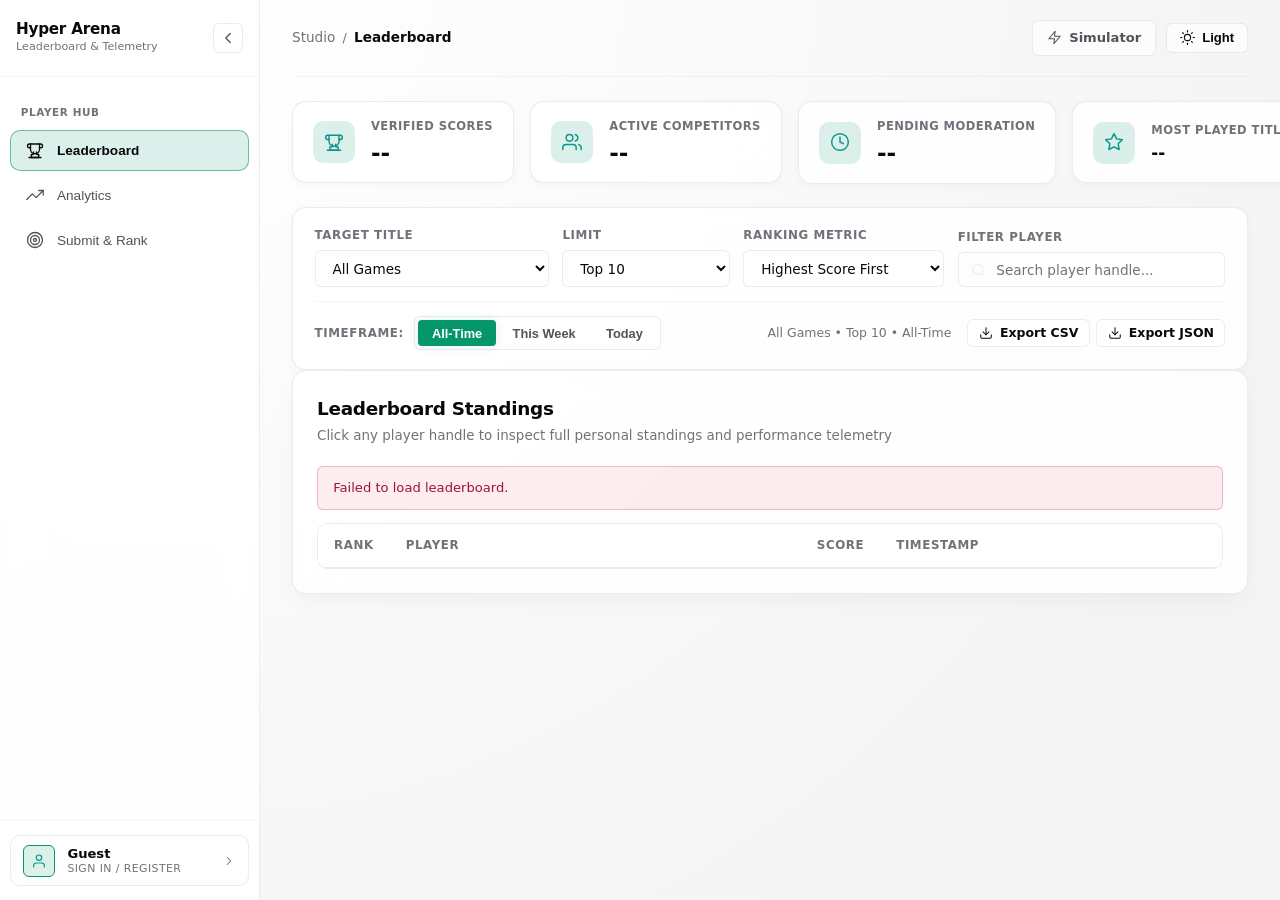
==== commit e33a831e: "seed data" ====
--- a/index.html
+++ b/index.html
@@ -293,6 +293,7 @@
                                     <option value="25">Top 25</option>
                                     <option value="50">Top 50</option>
                                     <option value="100">Top 100</option>
+                                    <option value="250">Top 250</option>
                                     <option value="all">All Records</option>
                                 </select>
                             </div>
